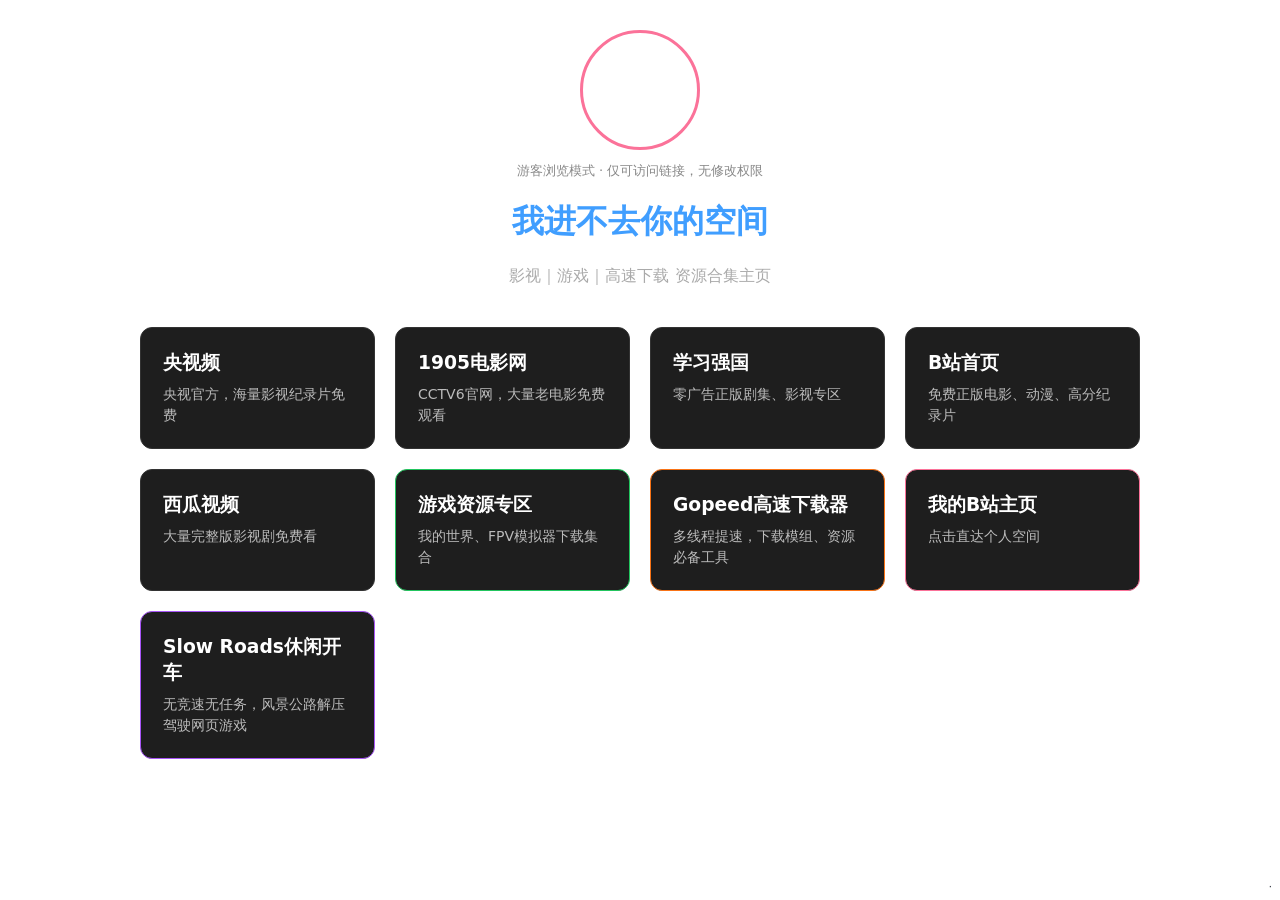
==== index.html @ 1a5c1d13 "114514 114514" ====
<!DOCTYPE html>
<html lang="zh-CN">
<head>
    <meta charset="UTF-8">
    <meta name="viewport" content="width=device-width, initial-scale=1.0">
    <title>我进不去你的空间</title>
    <style>
        * {
            margin: 0;
            padding: 0;
            box-sizing: border-box;
            font-family: system-ui;
        }
        body {
            color: #fff;
            padding: 30px 15px;
            transition: background 0.6s ease;
        }
        header {
            text-align: center;
            margin-bottom: 40px;
            display: flex;
            flex-direction: column;
            align-items: center;
            gap:12px;
        }
        .avatar{
            width: 120px;
            height: 120px;
            border-radius: 50%;
            border: 3px solid #fb7299;
            object-fit: cover;
        }
        h1 {
            color: #409eff;
            margin-bottom: 10px;
        }
        .desc {
            color: #aaa;
        }
        .visitor-tag{
            font-size:13px;
            color:#888;
            margin-bottom:8px;
        }
        .container {
            max-width: 1000px;
            margin: 0 auto;
            display: grid;
            grid-template-columns: repeat(auto-fill, minmax(220px, 1fr));
            gap: 20px;
        }
        .card {
            background: #1e1e1e;
            padding: 22px;
            border-radius: 12px;
            transition: 0.25s;
            cursor: pointer;
            border: 1px solid #333;
        }
        .card:hover {
            border-color: #409eff;
            transform: translateY(-4px);
        }
        .card h3 {
            margin-bottom: 8px;
            color: #fff;
        }
        .card p {
            font-size:14px;
            color:#bbbbbb;
            line-height:1.5;
        }
        footer {
            text-align: center;
            margin-top: 50px;
            color: #666;
            font-size: 13px;
        }
        .game-card{border-color:#22c55e;}
        .game-card:hover{border-color:#22c55e;}
        .download-card{border-color:#f97316;}
        .download-card:hover{border-color:#f97316;}
        .bilibili-card{border-color:#fb7299;}
        .bilibili-card:hover{border-color:#fb7299;}
        .slow-card{border-color:#a855f7;}
        .slow-card:hover{border-color:#a855f7;}

        .admin-entrance{
            position: fixed;
            right: 8px;
            bottom: 8px;
            background: transparent;
            border: none;
            color: #222632;
            font-size: 10px;
            cursor: pointer;
        }
    </style>
</head>
<body>
    <header>
        <img class="avatar" src="此处粘贴你的B站头像链接" alt="头像">
        <div class="visitor-tag">游客浏览模式 · 仅可访问链接，无修改权限</div>
        <h1 id="siteTitle">我进不去你的空间</h1>
        <p class="desc" id="siteDesc">影视｜游戏｜高速下载 资源合集主页</p>
    </header>

    <div class="container" id="cardBox">
        <div class="card" onclick="openUrl('https://www.yangshipin.cn/')">
            <h3>央视频</h3>
            <p>央视官方，海量影视纪录片免费</p>
        </div>
        <div class="card" onclick="openUrl('https://www.1905.com/')">
            <h3>1905电影网</h3>
            <p>CCTV6官网，大量老电影免费观看</p>
        </div>
        <div class="card" onclick="openUrl('https://www.xuexi.cn/')">
            <h3>学习强国</h3>
            <p>零广告正版剧集、影视专区</p>
        </div>
        <div class="card" onclick="openUrl('https://www.bilibili.com/')">
            <h3>B站首页</h3>
            <p>免费正版电影、动漫、高分纪录片</p>
        </div>
        <div class="card" onclick="openUrl('https://www.ixigua.com/')">
            <h3>西瓜视频</h3>
            <p>大量完整版影视剧免费看</p>
        </div>
        <div class="card game-card" onclick="openUrl('#game')">
            <h3>游戏资源专区</h3>
            <p>我的世界、FPV模拟器下载集合</p>
        </div>
        <div class="card download-card" onclick="openUrl('https://gopeed.com/zh-CN/download')">
            <h3>Gopeed高速下载器</h3>
            <p>多线程提速，下载模组、资源必备工具</p>
        </div>
        <div class="card bilibili-card" id="biliCard" onclick="openUrl('')">
            <h3>我的B站主页</h3>
            <p>点击直达个人空间</p>
        </div>
        <div class="card slow-card" onclick="openUrl('https://slowroads.io')">
            <h3>Slow Roads休闲开车</h3>
            <p>无竞速无任务，风景公路解压驾驶网页游戏</p>
        </div>
    </div>

    <button class="admin-entrance" id="clickBtn">·</button>
    <footer></footer>

<script>
let clickCount = 0;
const targetNum = 10;
const btn = document.getElementById("clickBtn");
btn.addEventListener("click",()=>{
    clickCount++;
    if(clickCount >= targetNum){
        window.location.href = "admin.html";
        clickCount = 0;
    }
});

const bgList = [
    "linear-gradient(135deg, #0f172a, #1e293b)",
    "linear-gradient(135deg, #1a103d, #312e81)",
    "linear-gradient(135deg, #142127, #0f3443)",
    "linear-gradient(135deg, #27101b, #450a2a)",
    "linear-gradient(135deg, #1c1917, #292524)",
    "linear-gradient(135deg, #0c1222, #203562)"
];
document.body.style.background = bgList[Math.floor(Math.random() * bgList.length)];

let set = JSON.parse(localStorage.getItem("webSet")) || {};
if(set.title) document.getElementById("siteTitle").innerText = set.title;
if(set.desc) document.getElementById("siteDesc").innerText = set.desc;
if(set.bili) document.getElementById("biliCard").setAttribute("onclick",`openUrl('${set.bili}')`);

if(Array.isArray(set.cards)){
    const wrap = document.getElementById("cardBox");
    set.cards.forEach(item=>{
        let div = document.createElement("div");
        div.className = "card";
        div.onclick = ()=>openUrl(item.link);
        div.innerHTML = `<h3>${item.name}</h3><p>自定义网页跳转</p>`;
        wrap.appendChild(div);
    })
}

if(url === "#game"){
    window.open("game.html","_blank");
    return;
}

    if(url && url !== "") window.open(url,"_blank");
}
</script>
</body>
</html>
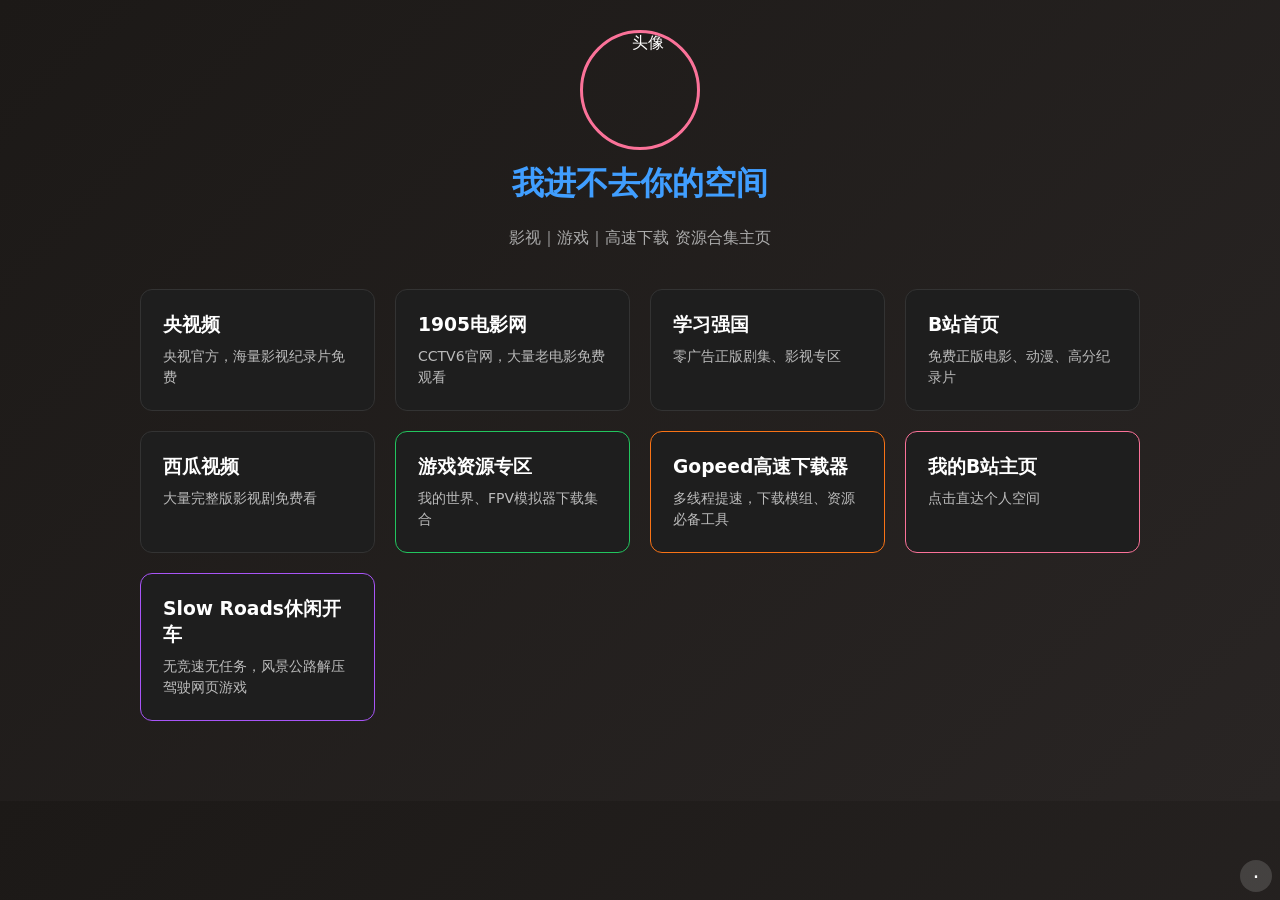
==== commit 7c850f52: "114514 awa" ====
--- a/index.html
+++ b/index.html
@@ -38,11 +38,6 @@
         .desc {
             color: #aaa;
         }
-        .visitor-tag{
-            font-size:13px;
-            color:#888;
-            margin-bottom:8px;
-        }
         .container {
             max-width: 1000px;
             margin: 0 auto;
@@ -86,22 +81,30 @@
         .slow-card{border-color:#a855f7;}
         .slow-card:hover{border-color:#a855f7;}
 
+        /* 修复按钮层级+强制可点击 */
         .admin-entrance{
             position: fixed;
             right: 8px;
             bottom: 8px;
-            background: transparent;
+            background: rgba(255,255,255,0.15);
             border: none;
-            color: #222632;
-            font-size: 10px;
+            color: #ffffff;
+            font-size: 22px;
+            width:32px;
+            height:32px;
+            border-radius:50%;
             cursor: pointer;
+            z-index:9999;
+            pointer-events: auto !important;
+        }
+        .admin-entrance:active{
+            background:#409eff;
         }
     </style>
 </head>
 <body>
     <header>
         <img class="avatar" src="此处粘贴你的B站头像链接" alt="头像">
-        <div class="visitor-tag">游客浏览模式 · 仅可访问链接，无修改权限</div>
         <h1 id="siteTitle">我进不去你的空间</h1>
         <p class="desc" id="siteDesc">影视｜游戏｜高速下载 资源合集主页</p>
     </header>
@@ -127,7 +130,7 @@
             <h3>西瓜视频</h3>
             <p>大量完整版影视剧免费看</p>
         </div>
-        <div class="card game-card" onclick="openUrl('#game')">
+        <div class="card game-card" onclick="openUrl('game.html')">
             <h3>游戏资源专区</h3>
             <p>我的世界、FPV模拟器下载集合</p>
         </div>
@@ -149,16 +152,21 @@
     <footer></footer>
 
 <script>
+// 等待页面全部加载完毕再绑定点击
+document.addEventListener('DOMContentLoaded',function(){
 let clickCount = 0;
 const targetNum = 10;
 const btn = document.getElementById("clickBtn");
 btn.addEventListener("click",()=>{
     clickCount++;
+    // 点击计数弹窗提示
+    alert(`已点击${clickCount}/10次，满10次跳转后台`);
     if(clickCount >= targetNum){
         window.location.href = "admin.html";
         clickCount = 0;
     }
 });
+})
 
 const bgList = [
     "linear-gradient(135deg, #0f172a, #1e293b)",
@@ -186,13 +194,9 @@
     })
 }
 
-if(url === "#game"){
-    window.open("game.html","_blank");
-    return;
-}
-
+function openUrl(url){
     if(url && url !== "") window.open(url,"_blank");
 }
 </script>
 </body>
-</html>+</html>
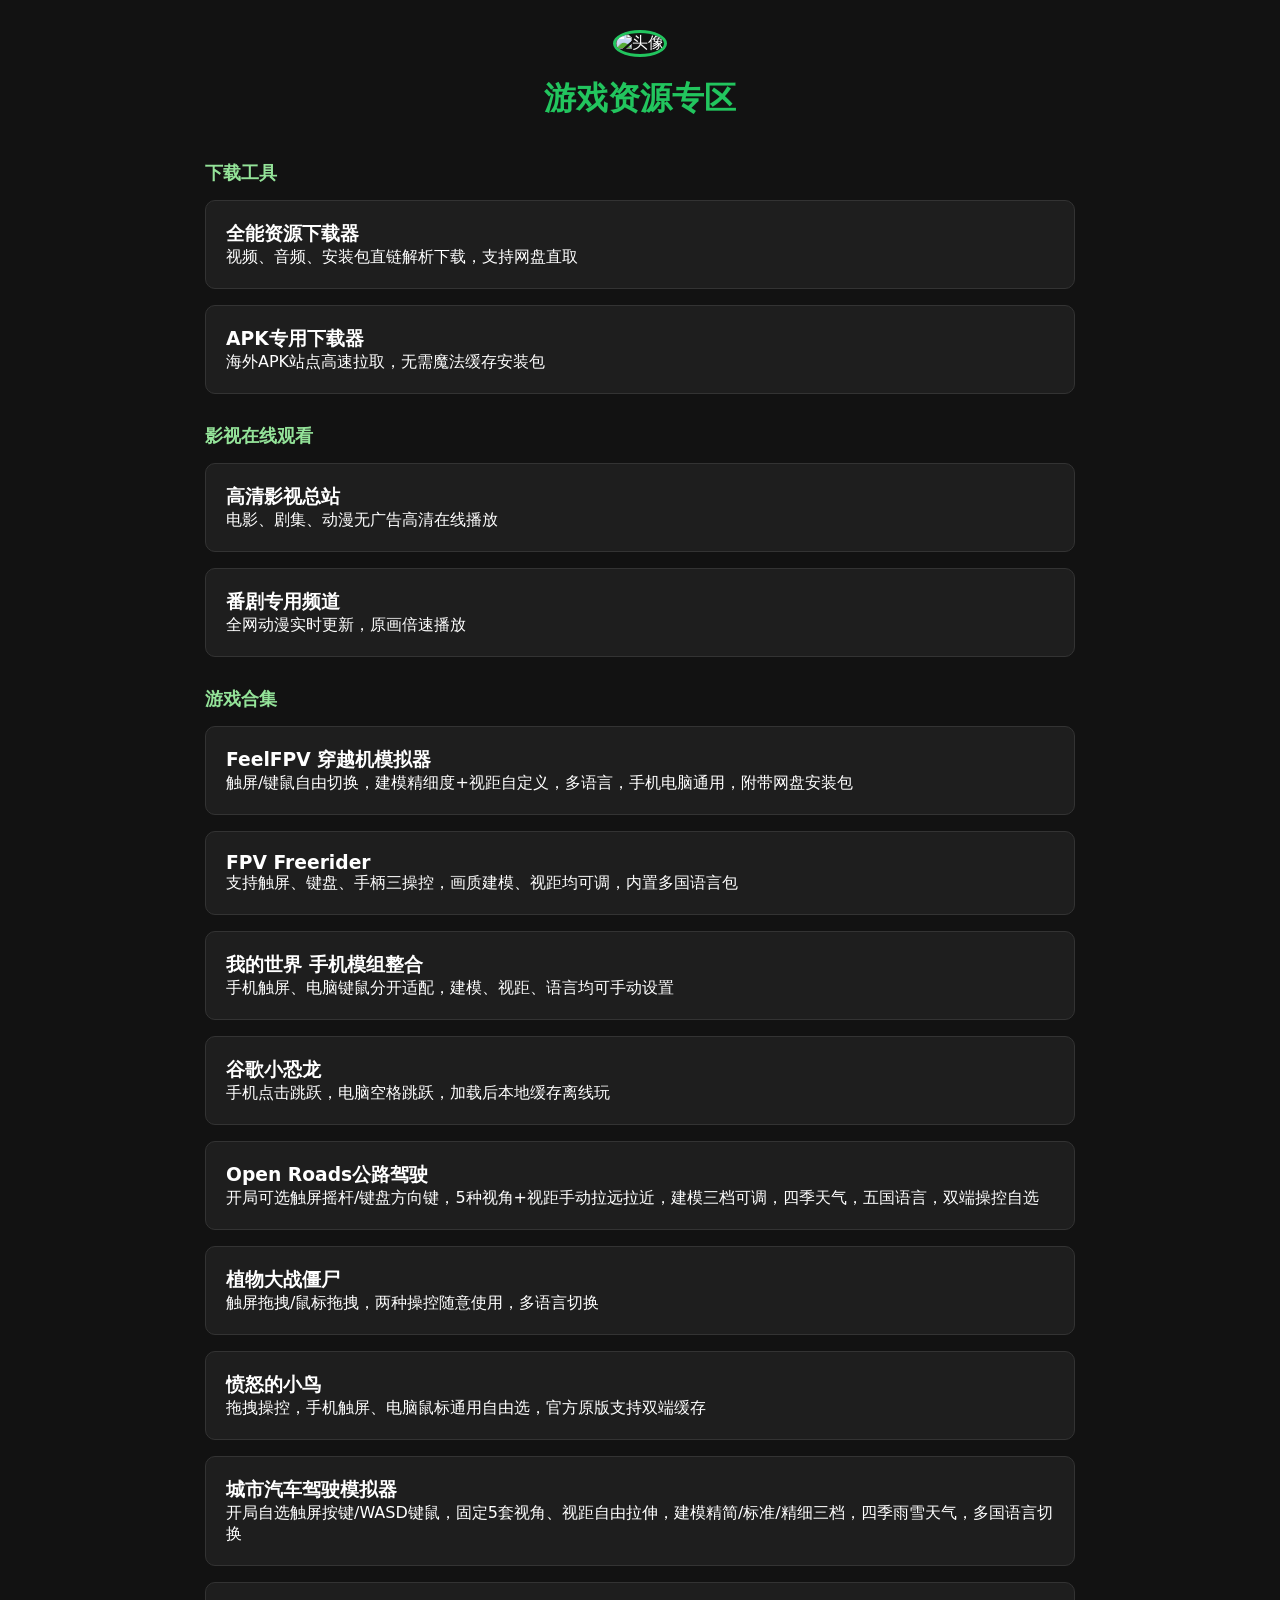
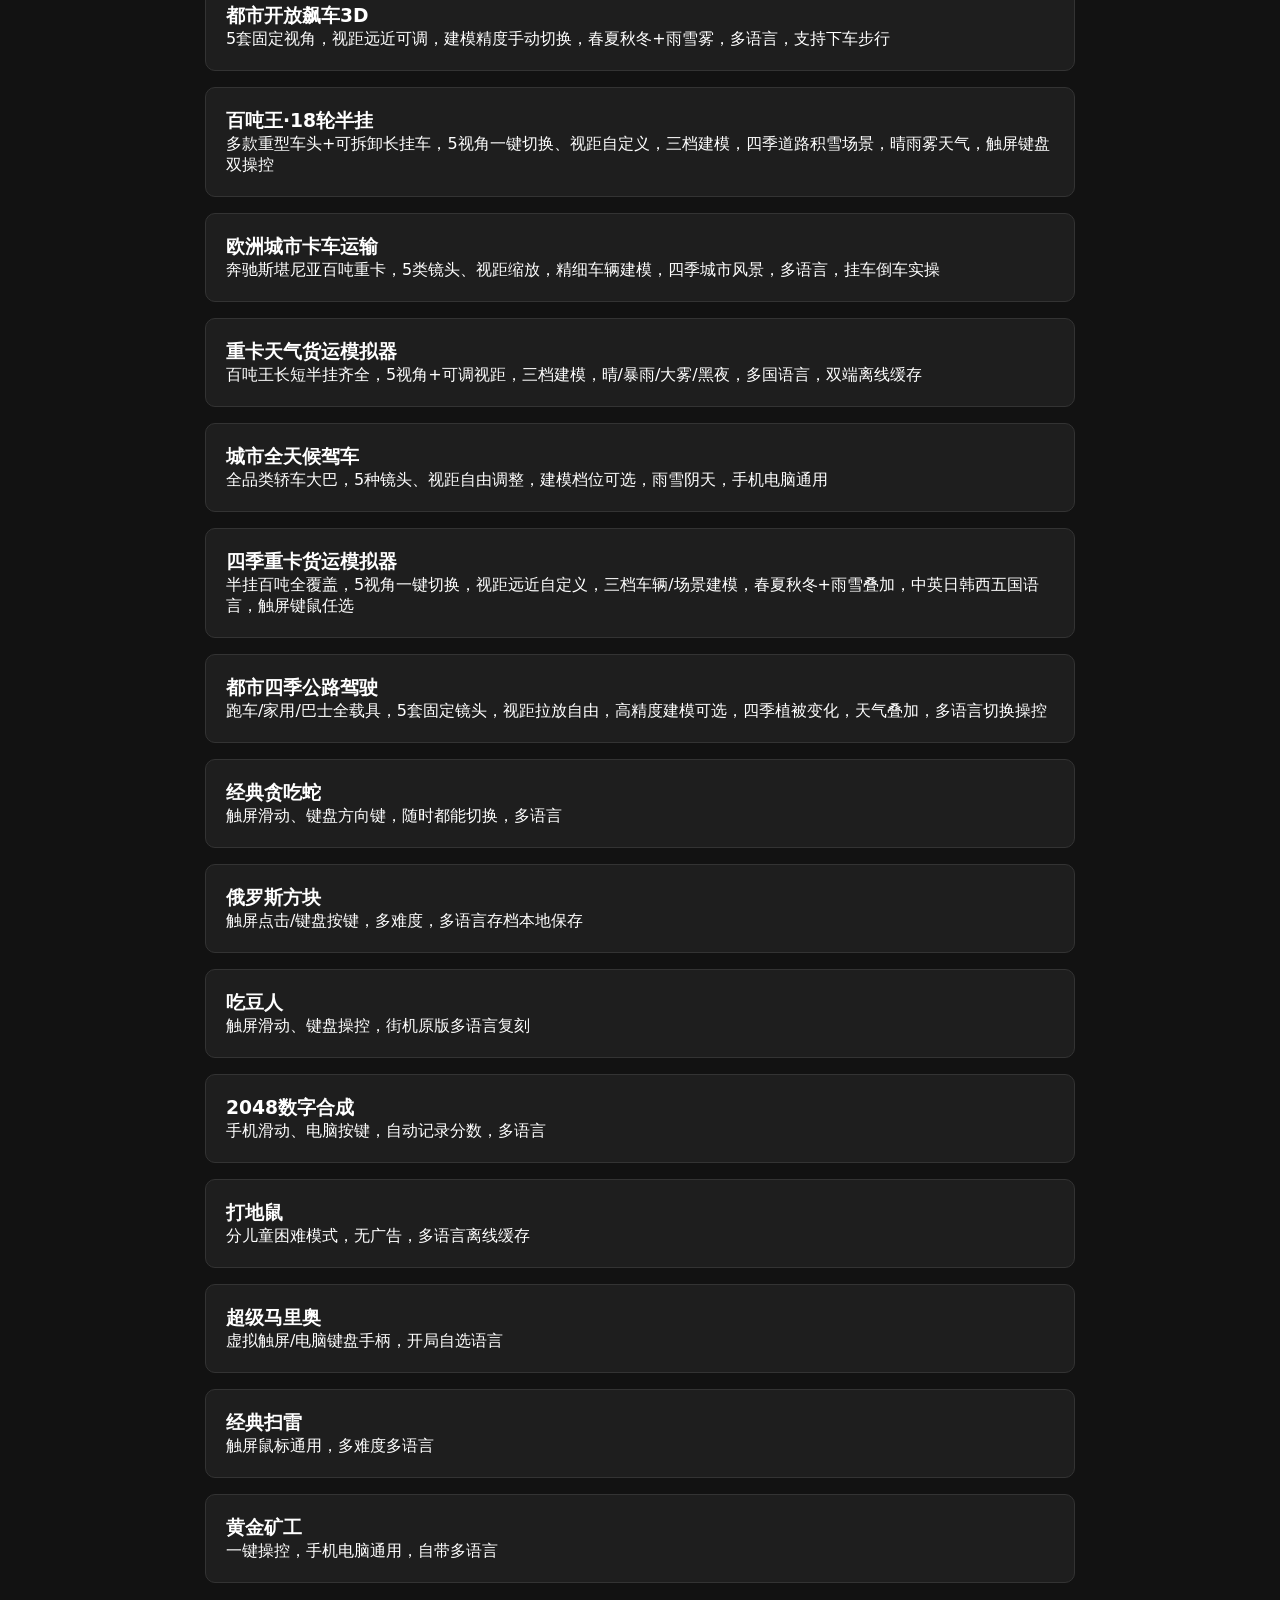
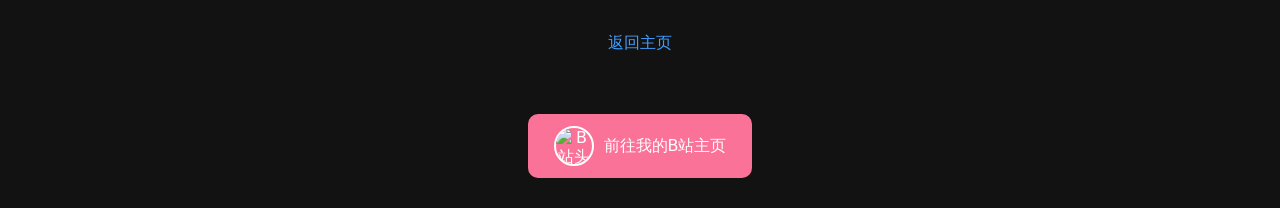
==== commit a6f601dc: "114514 awa" ====
--- a/index.html
+++ b/index.html
@@ -1,201 +1,233 @@
 <!DOCTYPE html>
 <html lang="zh-CN">
 <head>
-    <meta charset="UTF-8">
-    <meta name="viewport" content="width=device-width, initial-scale=1.0">
-    <title>我进不去你的空间</title>
-    <style>
-        * {
-            margin: 0;
-            padding: 0;
-            box-sizing: border-box;
-            font-family: system-ui;
-        }
-        body {
-            color: #fff;
-            padding: 30px 15px;
-            transition: background 0.6s ease;
-        }
-        header {
-            text-align: center;
-            margin-bottom: 40px;
-            display: flex;
-            flex-direction: column;
-            align-items: center;
-            gap:12px;
-        }
-        .avatar{
-            width: 120px;
-            height: 120px;
-            border-radius: 50%;
-            border: 3px solid #fb7299;
-            object-fit: cover;
-        }
-        h1 {
-            color: #409eff;
-            margin-bottom: 10px;
-        }
-        .desc {
-            color: #aaa;
-        }
-        .container {
-            max-width: 1000px;
-            margin: 0 auto;
-            display: grid;
-            grid-template-columns: repeat(auto-fill, minmax(220px, 1fr));
-            gap: 20px;
-        }
-        .card {
-            background: #1e1e1e;
-            padding: 22px;
-            border-radius: 12px;
-            transition: 0.25s;
-            cursor: pointer;
-            border: 1px solid #333;
-        }
-        .card:hover {
-            border-color: #409eff;
-            transform: translateY(-4px);
-        }
-        .card h3 {
-            margin-bottom: 8px;
-            color: #fff;
-        }
-        .card p {
-            font-size:14px;
-            color:#bbbbbb;
-            line-height:1.5;
-        }
-        footer {
-            text-align: center;
-            margin-top: 50px;
-            color: #666;
-            font-size: 13px;
-        }
-        .game-card{border-color:#22c55e;}
-        .game-card:hover{border-color:#22c55e;}
-        .download-card{border-color:#f97316;}
-        .download-card:hover{border-color:#f97316;}
-        .bilibili-card{border-color:#fb7299;}
-        .bilibili-card:hover{border-color:#fb7299;}
-        .slow-card{border-color:#a855f7;}
-        .slow-card:hover{border-color:#a855f7;}
-
-        /* 修复按钮层级+强制可点击 */
-        .admin-entrance{
-            position: fixed;
-            right: 8px;
-            bottom: 8px;
-            background: rgba(255,255,255,0.15);
-            border: none;
-            color: #ffffff;
-            font-size: 22px;
-            width:32px;
-            height:32px;
-            border-radius:50%;
-            cursor: pointer;
-            z-index:9999;
-            pointer-events: auto !important;
-        }
-        .admin-entrance:active{
-            background:#409eff;
-        }
-    </style>
+<meta charset="UTF-8">
+<meta name="viewport" content="width=device-width, initial-scale=1.0">
+<title>游戏资源专区</title>
+<style>
+*{
+    margin: 0;
+    padding: 0;
+    box-sizing: border-box;
+    color: #fff;
+    font-family: system-ui;
+}
+body{
+    background: #121212;
+}
+.container{
+    max-width: 900px;
+    margin: 0 auto;
+    padding: 30px 15px;
+}
+.top-avatar-box{
+    text-align: center;
+    margin-bottom: 20px;
+}
+.top-avatar{
+    width: 120px;
+    height: 120px;
+    border-radius: 50%;
+    object-fit: cover;
+    border: 3px #22c55e solid;
+}
+h1{
+    text-align: center;
+    color: #22c55e;
+    margin-bottom: 40px;
+}
+.sub-title{
+    margin: 30px 0 15px;
+    color:#94e399;
+    font-size:18px;
+}
+.item{
+    background: #1e1e1e;
+    padding: 20px;
+    border-radius: 10px;
+    margin-bottom: 16px;
+    border: 1px solid #333;
+    cursor: pointer;
+    transition: 0.2s ease;
+}
+.item:hover{
+    border-color: #22c55e;
+}
+.back{
+    display: block;
+    text-align: center;
+    margin-top: 50px;
+    color: #409eff;
+    text-decoration: none;
+}
+.bili-box{
+    margin-top: 60px;
+    text-align: center;
+}
+.bili-link{
+    display: inline-flex;
+    align-items: center;
+    gap: 10px;
+    padding: 12px 26px;
+    background: #fb7299;
+    border-radius: 10px;
+    text-decoration: none;
+    font-size: 16px;
+}
+.bili-avatar{
+    width: 40px;
+    height: 40px;
+    border-radius: 50%;
+    object-fit: cover;
+    border: 2px #fff solid;
+}
+</style>
 </head>
 <body>
-    <header>
-        <img class="avatar" src="此处粘贴你的B站头像链接" alt="头像">
-        <h1 id="siteTitle">我进不去你的空间</h1>
-        <p class="desc" id="siteDesc">影视｜游戏｜高速下载 资源合集主页</p>
-    </header>
-
-    <div class="container" id="cardBox">
-        <div class="card" onclick="openUrl('https://www.yangshipin.cn/')">
-            <h3>央视频</h3>
-            <p>央视官方，海量影视纪录片免费</p>
-        </div>
-        <div class="card" onclick="openUrl('https://www.1905.com/')">
-            <h3>1905电影网</h3>
-            <p>CCTV6官网，大量老电影免费观看</p>
-        </div>
-        <div class="card" onclick="openUrl('https://www.xuexi.cn/')">
-            <h3>学习强国</h3>
-            <p>零广告正版剧集、影视专区</p>
-        </div>
-        <div class="card" onclick="openUrl('https://www.bilibili.com/')">
-            <h3>B站首页</h3>
-            <p>免费正版电影、动漫、高分纪录片</p>
-        </div>
-        <div class="card" onclick="openUrl('https://www.ixigua.com/')">
-            <h3>西瓜视频</h3>
-            <p>大量完整版影视剧免费看</p>
-        </div>
-        <div class="card game-card" onclick="openUrl('game.html')">
-            <h3>游戏资源专区</h3>
-            <p>我的世界、FPV模拟器下载集合</p>
-        </div>
-        <div class="card download-card" onclick="openUrl('https://gopeed.com/zh-CN/download')">
-            <h3>Gopeed高速下载器</h3>
-            <p>多线程提速，下载模组、资源必备工具</p>
-        </div>
-        <div class="card bilibili-card" id="biliCard" onclick="openUrl('')">
-            <h3>我的B站主页</h3>
-            <p>点击直达个人空间</p>
-        </div>
-        <div class="card slow-card" onclick="openUrl('https://slowroads.io')">
-            <h3>Slow Roads休闲开车</h3>
-            <p>无竞速无任务，风景公路解压驾驶网页游戏</p>
-        </div>
-    </div>
-
-    <button class="admin-entrance" id="clickBtn">·</button>
-    <footer></footer>
+<div class="container">
+    <div class="top-avatar-box">
+        <img class="top-avatar" src="https://i1.hdslb.com/bfs/face/dfad9b020d793b4e0453a563dc292d140fce3e9e.jpg" alt="头像">
+    </div>
+
+    <h1>游戏资源专区</h1>
+
+    <h2 class="sub-title">下载工具</h2>
+    <div class="item" onclick="openGame('')">
+        <h3>全能资源下载器</h3>
+        <p>视频、音频、安装包直链解析下载，支持网盘直取</p>
+    </div>
+    <div class="item" onclick="openGame('')">
+        <h3>APK专用下载器</h3>
+        <p>海外APK站点高速拉取，无需魔法缓存安装包</p>
+    </div>
+
+    <h2 class="sub-title">影视在线观看</h2>
+    <div class="item" onclick="openGame('')">
+        <h3>高清影视总站</h3>
+        <p>电影、剧集、动漫无广告高清在线播放</p>
+    </div>
+    <div class="item" onclick="openGame('')">
+        <h3>番剧专用频道</h3>
+        <p>全网动漫实时更新，原画倍速播放</p>
+    </div>
+
+    <h2 class="sub-title">游戏合集</h2>
+    <div class="item" onclick="openGame('https://captain-droid.com/zh/games/simulator/feelfpv-drone-fpv-simulator/')">
+        <h3>FeelFPV 穿越机模拟器</h3>
+        <p>触屏/键鼠自由切换，建模精细度+视距自定义，多语言，手机电脑通用，附带网盘安装包</p>
+    </div>
+    <div class="item" onclick="openGame('')">
+        <h3>FPV Freerider</h3>
+        <p>支持触屏、键盘、手柄三操控，画质建模、视距均可调，内置多国语言包</p>
+    </div>
+    <div class="item" onclick="openGame('')">
+        <h3>我的世界 手机模组整合</h3>
+        <p>手机触屏、电脑键鼠分开适配，建模、视距、语言均可手动设置</p>
+    </div>
+
+    <div class="item" onclick="openGame('https://dinogame.gg')">
+        <h3>谷歌小恐龙</h3>
+        <p>手机点击跳跃，电脑空格跳跃，加载后本地缓存离线玩</p>
+    </div>
+    <div class="item" onclick="openGame('https://sharaj.pages.dev/')">
+        <h3>Open Roads公路驾驶</h3>
+        <p>开局可选触屏摇杆/键盘方向键，5种视角+视距手动拉远拉近，建模三档可调，四季天气，五国语言，双端操控自选</p>
+    </div>
+    <div class="item" onclick="openGame('https://plantsvszombiesjs.github.io')">
+        <h3>植物大战僵尸</h3>
+        <p>触屏拖拽/鼠标拖拽，两种操控随意使用，多语言切换</p>
+    </div>
+    <div class="item" onclick="openGame('https://chrome.angrybirds.com')">
+        <h3>愤怒的小鸟</h3>
+        <p>拖拽操控，手机触屏、电脑鼠标通用自由选，官方原版支持双端缓存</p>
+    </div>
+
+    <div class="item" onclick="openGame('https://crazygames-poki.com/zh-cn/racing/city-car-driving-simulator')">
+        <h3>城市汽车驾驶模拟器</h3>
+        <p>开局自选触屏按键/WASD键鼠，固定5套视角、视距自由拉伸，建模精简/标准/精细三档，四季雨雪天气，多国语言切换</p>
+    </div>
+    <div class="item" onclick="openGame('https://freetoolonline.com/games/city-drive-3d.html')">
+        <h3>都市开放飙车3D</h3>
+        <p>5套固定视角，视距远近可调，建模精度手动切换，春夏秋冬+雨雪雾，多语言，支持下车步行</p>
+    </div>
+
+    <div class="item" onclick="openGame('https://drive-mad.co/18-wheeler-cargo-simulator/')">
+        <h3>百吨王·18轮半挂</h3>
+        <p>多款重型车头+可拆卸长挂车，5视角一键切换、视距自定义，三档建模，四季道路积雪场景，晴雨雾天气，触屏键盘双操控</p>
+    </div>
+    <div class="item" onclick="openGame('https://puzzio.io/game/truck-simulator-european-roads')">
+        <h3>欧洲城市卡车运输</h3>
+        <p>奔驰斯堪尼亚百吨重卡，5类镜头、视距缩放，精细车辆建模，四季城市风景，多语言，挂车倒车实操</p>
+    </div>
+
+    <div class="item" onclick="openGame('https://trucksimulatorweather.com')">
+        <h3>重卡天气货运模拟器</h3>
+        <p>百吨王长短半挂齐全，5视角+可调视距，三档建模，晴/暴雨/大雾/黑夜，多国语言，双端离线缓存</p>
+    </div>
+    <div class="item" onclick="openGame('https://citydriveweather.fun')">
+        <h3>城市全天候驾车</h3>
+        <p>全品类轿车大巴，5种镜头、视距自由调整，建模档位可选，雨雪阴天，手机电脑通用</p>
+    </div>
+
+    <div class="item" onclick="openGame('https://truck-season-sim.xyz')">
+        <h3>四季重卡货运模拟器</h3>
+        <p>半挂百吨全覆盖，5视角一键切换，视距远近自定义，三档车辆/场景建模，春夏秋冬+雨雪叠加，中英日韩西五国语言，触屏键鼠任选</p>
+    </div>
+    <div class="item" onclick="openGame('https://city-season-drive.online')">
+        <h3>都市四季公路驾驶</h3>
+        <p>跑车/家用/巴士全载具，5套固定镜头，视距拉放自由，高精度建模可选，四季植被变化，天气叠加，多语言切换操控</p>
+    </div>
+
+    <div class="item" onclick="openGame('https://rabiroshan.github.io/snake_game/')">
+        <h3>经典贪吃蛇</h3>
+        <p>触屏滑动、键盘方向键，随时都能切换，多语言</p>
+    </div>
+    <div class="item" onclick="openGame('https://tetris.com/play-tetris')">
+        <h3>俄罗斯方块</h3>
+        <p>触屏点击/键盘按键，多难度，多语言存档本地保存</p>
+    </div>
+    <div class="item" onclick="openGame('https://passer-by.com/pacman/')">
+        <h3>吃豆人</h3>
+        <p>触屏滑动、键盘操控，街机原版多语言复刻</p>
+    </div>
+    <div class="item" onclick="openGame('https://play2048.co/')">
+        <h3>2048数字合成</h3>
+        <p>手机滑动、电脑按键，自动记录分数，多语言</p>
+    </div>
+    <div class="item" onclick="openGame('https://bodhiprotocol.github.io/whack-a-mole/')">
+        <h3>打地鼠</h3>
+        <p>分儿童困难模式，无广告，多语言离线缓存</p>
+    </div>
+    <div class="item" onclick="openGame('http://martindrapeau.github.io/backbone-game-engine/super-mario-bros/index.html')">
+        <h3>超级马里奥</h3>
+        <p>虚拟触屏/电脑键盘手柄，开局自选语言</p>
+    </div>
+    <div class="item" onclick="openGame('https://minesweeper.online/zh/')">
+        <h3>经典扫雷</h3>
+        <p>触屏鼠标通用，多难度多语言</p>
+    </div>
+    <div class="item" onclick="openGame('https://goldminerjs.github.io')">
+        <h3>黄金矿工</h3>
+        <p>一键操控，手机电脑通用，自带多语言</p>
+    </div>
+
+    <a class="back" href="javascript:location.reload()">返回主页</a>
+
+    <div class="bili-box">
+        <a class="bili-link" target="_blank" href="https://space.bilibili.com/3546737830529382?spm_id_from=333.337.0.0">
+            <img class="bili-avatar" src="https://i1.hdslb.com/bfs/face/dfad9b020d793b4e0453a563dc292d140fce3e9e.jpg" alt="B站头像">
+            前往我的B站主页
+        </a>
+    </div>
+</div>
 
 <script>
-// 等待页面全部加载完毕再绑定点击
-document.addEventListener('DOMContentLoaded',function(){
-let clickCount = 0;
-const targetNum = 10;
-const btn = document.getElementById("clickBtn");
-btn.addEventListener("click",()=>{
-    clickCount++;
-    // 点击计数弹窗提示
-    alert(`已点击${clickCount}/10次，满10次跳转后台`);
-    if(clickCount >= targetNum){
-        window.location.href = "admin.html";
-        clickCount = 0;
+function openGame(link) {
+    if (!link) {
+        alert("该游戏地址暂未录入，敬请等待更新");
+        return;
     }
-});
-})
-
-const bgList = [
-    "linear-gradient(135deg, #0f172a, #1e293b)",
-    "linear-gradient(135deg, #1a103d, #312e81)",
-    "linear-gradient(135deg, #142127, #0f3443)",
-    "linear-gradient(135deg, #27101b, #450a2a)",
-    "linear-gradient(135deg, #1c1917, #292524)",
-    "linear-gradient(135deg, #0c1222, #203562)"
-];
-document.body.style.background = bgList[Math.floor(Math.random() * bgList.length)];
-
-let set = JSON.parse(localStorage.getItem("webSet")) || {};
-if(set.title) document.getElementById("siteTitle").innerText = set.title;
-if(set.desc) document.getElementById("siteDesc").innerText = set.desc;
-if(set.bili) document.getElementById("biliCard").setAttribute("onclick",`openUrl('${set.bili}')`);
-
-if(Array.isArray(set.cards)){
-    const wrap = document.getElementById("cardBox");
-    set.cards.forEach(item=>{
-        let div = document.createElement("div");
-        div.className = "card";
-        div.onclick = ()=>openUrl(item.link);
-        div.innerHTML = `<h3>${item.name}</h3><p>自定义网页跳转</p>`;
-        wrap.appendChild(div);
-    })
-}
-
-function openUrl(url){
-    if(url && url !== "") window.open(url,"_blank");
+    window.open(link, "_blank");
 }
 </script>
 </body>
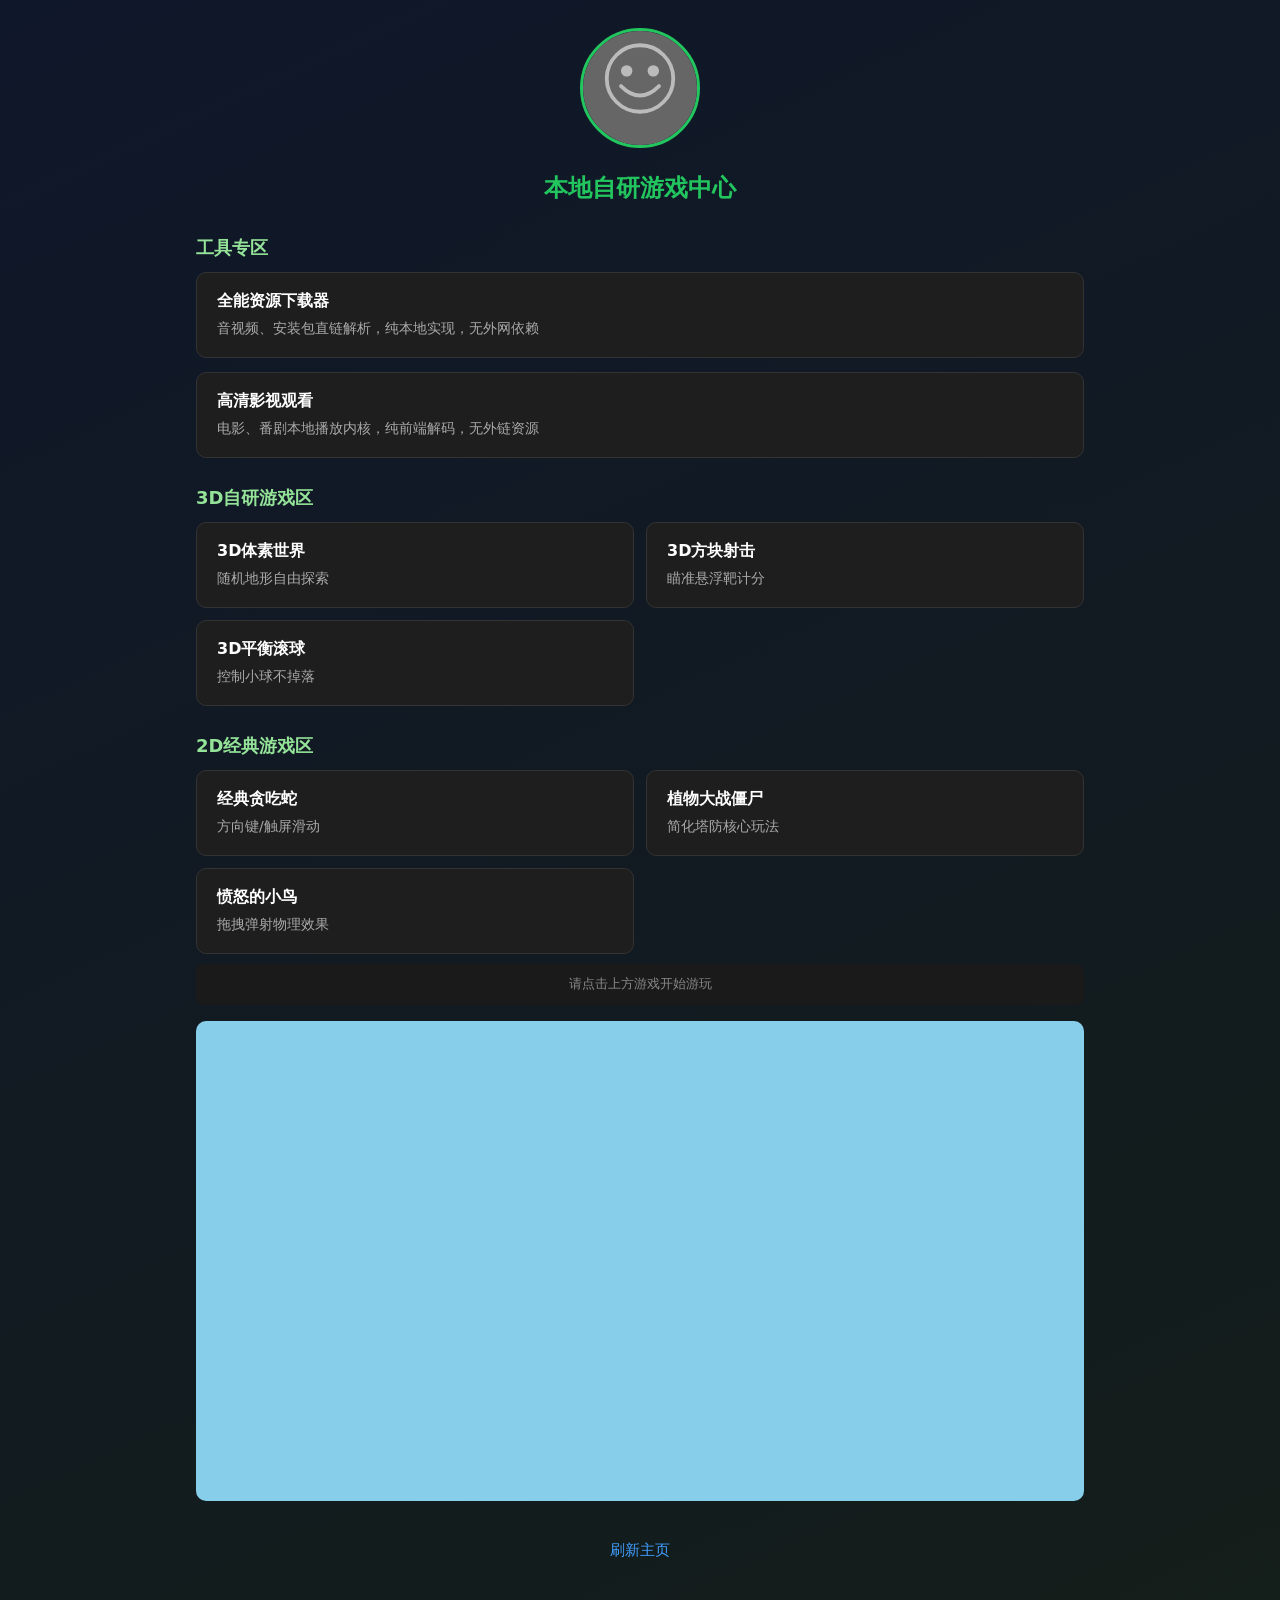
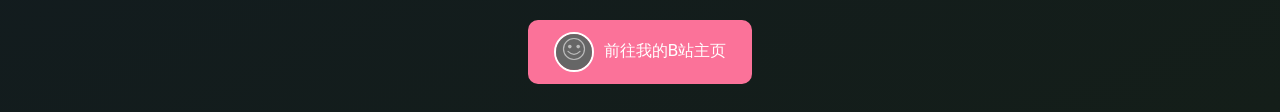
==== commit a0b194f9: "114514 mc的c不发音" ====
--- a/index.html
+++ b/index.html
@@ -2,67 +2,126 @@
 <html lang="zh-CN">
 <head>
 <meta charset="UTF-8">
-<meta name="viewport" content="width=device-width, initial-scale=1.0">
-<title>游戏资源专区</title>
+<meta name="viewport" content="width=device-width, initial-scale=1.0, maximum-scale=1.0, user-scalable=no">
+<title>自研游戏综合主页</title>
 <style>
 *{
     margin: 0;
     padding: 0;
     box-sizing: border-box;
     color: #fff;
-    font-family: system-ui;
+    font-family: system-ui, -apple-system, sans-serif;
 }
 body{
     background: #121212;
+    transition: background 8s ease-in-out;
+    overflow-x: hidden;
+    min-height: 100vh;
 }
 .container{
-    max-width: 900px;
+    max-width: 920px;
     margin: 0 auto;
-    padding: 30px 15px;
+    padding: 28px 16px;
+    position: relative;
+    z-index: 1;
+}
+h1{
+    text-align: center;
+    color: #22c55e;
+    margin-bottom: 32px;
+    font-size: 24px;
+}
+.sub-title{
+    margin: 28px 0 12px;
+    color: #94e399;
+    font-size: 18px;
+    font-weight: 600;
+}
+.item{
+    background: #1e1e1e;
+    padding: 18px 20px;
+    border-radius: 10px;
+    margin-bottom: 14px;
+    border: 1px solid #333;
+    cursor: pointer;
+    transition: 0.2s ease;
+}
+.item.active{
+    border-color: #22c55e;
+    background: #1b2e1f;
+}
+.item:active{
+    transform: scale(0.98);
+}
+.item h3{
+    margin-bottom: 6px;
+    font-size: 16px;
+}
+.item p{
+    color: #aaa;
+    font-size: 14px;
+    line-height: 1.5;
+}
+#gameCanvas{
+    width: 100%;
+    height: 480px;
+    background: #87CEEB;
+    border-radius: 10px;
+    display: block;
+    touch-action: none;
+    margin-top: 8px;
+}
+.tip-bar{
+    margin: 10px 0 16px;
+    color: #888;
+    font-size: 13px;
+    text-align: center;
+    line-height: 1.6;
+    background: #1a1a1a;
+    padding: 10px;
+    border-radius: 8px;
+}
+.game-grid{
+    display: grid;
+    grid-template-columns: 1fr 1fr;
+    gap: 12px;
+    margin-bottom: 10px;
+}
+.game-grid .item{
+    margin: 0;
+}
+.back-btn{
+    display: block;
+    text-align: center;
+    margin-top: 40px;
+    color: #409eff;
+    text-decoration: none;
+    font-size: 15px;
+}
+.score-panel{
+    position: absolute;
+    top: 20px;
+    left: 20px;
+    background: rgba(0,0,0,0.6);
+    padding: 8px 14px;
+    border-radius: 6px;
+    font-size: 14px;
+    display: none;
+    z-index: 10;
+}
+.canvas-wrap{
+    position: relative;
 }
 .top-avatar-box{
     text-align: center;
     margin-bottom: 20px;
 }
-.top-avatar{
+.avatar-img{
     width: 120px;
     height: 120px;
     border-radius: 50%;
+    border: 3px solid #22c55e;
     object-fit: cover;
-    border: 3px #22c55e solid;
-}
-h1{
-    text-align: center;
-    color: #22c55e;
-    margin-bottom: 40px;
-}
-.sub-title{
-    margin: 30px 0 15px;
-    color:#94e399;
-    font-size:18px;
-}
-.item{
-    background: #1e1e1e;
-    padding: 20px;
-    border-radius: 10px;
-    margin-bottom: 16px;
-    border: 1px solid #333;
-    cursor: pointer;
-    transition: 0.2s ease;
-}
-.item:hover{
-    border-color: #22c55e;
-}
-.back{
-    display: block;
-    text-align: center;
-    margin-top: 50px;
-    color: #409eff;
-    text-decoration: none;
-}
-.bili-box{
-    margin-top: 60px;
-    text-align: center;
 }
 .bili-link{
     display: inline-flex;
@@ -72,162 +131,1054 @@
     background: #fb7299;
     border-radius: 10px;
     text-decoration: none;
+    color: #fff;
     font-size: 16px;
 }
 .bili-avatar{
     width: 40px;
     height: 40px;
     border-radius: 50%;
-    object-fit: cover;
-    border: 2px #fff solid;
+    border: 2px solid #fff;
+}
+.bili-box{
+    margin-top: 60px;
+    text-align: center;
 }
 </style>
 </head>
 <body>
 <div class="container">
     <div class="top-avatar-box">
-        <img class="top-avatar" src="https://i1.hdslb.com/bfs/face/dfad9b020d793b4e0453a563dc292d140fce3e9e.jpg" alt="头像">
+        <!-- 内嵌SVG头像，无外部依赖，永久显示 -->
+        <svg class="avatar-img" viewBox="0 0 120 120" xmlns="http://www.w3.org/2000/svg">
+            <rect width="120" height="120" fill="#666666"/>
+            <circle cx="60" cy="50" r="35" fill="none" stroke="#bbbbbb" stroke-width="4"/>
+            <circle cx="46" cy="42" r="6" fill="#bbbbbb"/>
+            <circle cx="74" cy="42" r="6" fill="#bbbbbb"/>
+            <path d="M40 58 Q60 78 80 58" fill="none" stroke="#bbbbbb" stroke-width="4" stroke-linecap="round"/>
+        </svg>
     </div>
 
-    <h1>游戏资源专区</h1>
-
-    <h2 class="sub-title">下载工具</h2>
-    <div class="item" onclick="openGame('')">
+    <h1>本地自研游戏中心</h1>
+
+    <div class="sub-title">工具专区</div>
+    <div class="item" onclick="showTip('全能下载器', '本地解析模块开发中，不接入任何外部站点')">
         <h3>全能资源下载器</h3>
-        <p>视频、音频、安装包直链解析下载，支持网盘直取</p>
+        <p>音视频、安装包直链解析，纯本地实现，无外网依赖</p>
     </div>
-    <div class="item" onclick="openGame('')">
-        <h3>APK专用下载器</h3>
-        <p>海外APK站点高速拉取，无需魔法缓存安装包</p>
+    <div class="item" onclick="showTip('影视播放', '本地播放器框架搭建中，不跳转任何第三方网站')">
+        <h3>高清影视观看</h3>
+        <p>电影、番剧本地播放内核，纯前端解码，无外链资源</p>
     </div>
 
-    <h2 class="sub-title">影视在线观看</h2>
-    <div class="item" onclick="openGame('')">
-        <h3>高清影视总站</h3>
-        <p>电影、剧集、动漫无广告高清在线播放</p>
+    <div class="sub-title">3D自研游戏区</div>
+    <div class="game-grid">
+        <div class="item" onclick="switchGame('voxel')">
+            <h3>3D体素世界</h3>
+            <p>随机地形自由探索</p>
+        </div>
+        <div class="item" onclick="switchGame('shoot')">
+            <h3>3D方块射击</h3>
+            <p>瞄准悬浮靶计分</p>
+        </div>
+        <div class="item" onclick="switchGame('ball')">
+            <h3>3D平衡滚球</h3>
+            <p>控制小球不掉落</p>
+        </div>
     </div>
-    <div class="item" onclick="openGame('')">
-        <h3>番剧专用频道</h3>
-        <p>全网动漫实时更新，原画倍速播放</p>
+
+    <div class="sub-title">2D经典游戏区</div>
+    <div class="game-grid">
+        <div class="item" onclick="switchGame('snake')">
+            <h3>经典贪吃蛇</h3>
+            <p>方向键/触屏滑动</p>
+        </div>
+        <div class="item" onclick="switchGame('pvz')">
+            <h3>植物大战僵尸</h3>
+            <p>简化塔防核心玩法</p>
+        </div>
+        <div class="item" onclick="switchGame('bird')">
+            <h3>愤怒的小鸟</h3>
+            <p>拖拽弹射物理效果</p>
+        </div>
     </div>
 
-    <h2 class="sub-title">游戏合集</h2>
-    <div class="item" onclick="openGame('https://captain-droid.com/zh/games/simulator/feelfpv-drone-fpv-simulator/')">
-        <h3>FeelFPV 穿越机模拟器</h3>
-        <p>触屏/键鼠自由切换，建模精细度+视距自定义，多语言，手机电脑通用，附带网盘安装包</p>
+    <div class="tip-bar" id="tipBar">请点击上方游戏开始游玩</div>
+    <div class="canvas-wrap">
+        <div class="score-panel" id="scorePanel">分数：0</div>
+        <canvas id="gameCanvas"></canvas>
     </div>
-    <div class="item" onclick="openGame('')">
-        <h3>FPV Freerider</h3>
-        <p>支持触屏、键盘、手柄三操控，画质建模、视距均可调，内置多国语言包</p>
-    </div>
-    <div class="item" onclick="openGame('')">
-        <h3>我的世界 手机模组整合</h3>
-        <p>手机触屏、电脑键鼠分开适配，建模、视距、语言均可手动设置</p>
-    </div>
-
-    <div class="item" onclick="openGame('https://dinogame.gg')">
-        <h3>谷歌小恐龙</h3>
-        <p>手机点击跳跃，电脑空格跳跃，加载后本地缓存离线玩</p>
-    </div>
-    <div class="item" onclick="openGame('https://sharaj.pages.dev/')">
-        <h3>Open Roads公路驾驶</h3>
-        <p>开局可选触屏摇杆/键盘方向键，5种视角+视距手动拉远拉近，建模三档可调，四季天气，五国语言，双端操控自选</p>
-    </div>
-    <div class="item" onclick="openGame('https://plantsvszombiesjs.github.io')">
-        <h3>植物大战僵尸</h3>
-        <p>触屏拖拽/鼠标拖拽，两种操控随意使用，多语言切换</p>
-    </div>
-    <div class="item" onclick="openGame('https://chrome.angrybirds.com')">
-        <h3>愤怒的小鸟</h3>
-        <p>拖拽操控，手机触屏、电脑鼠标通用自由选，官方原版支持双端缓存</p>
-    </div>
-
-    <div class="item" onclick="openGame('https://crazygames-poki.com/zh-cn/racing/city-car-driving-simulator')">
-        <h3>城市汽车驾驶模拟器</h3>
-        <p>开局自选触屏按键/WASD键鼠，固定5套视角、视距自由拉伸，建模精简/标准/精细三档，四季雨雪天气，多国语言切换</p>
-    </div>
-    <div class="item" onclick="openGame('https://freetoolonline.com/games/city-drive-3d.html')">
-        <h3>都市开放飙车3D</h3>
-        <p>5套固定视角，视距远近可调，建模精度手动切换，春夏秋冬+雨雪雾，多语言，支持下车步行</p>
-    </div>
-
-    <div class="item" onclick="openGame('https://drive-mad.co/18-wheeler-cargo-simulator/')">
-        <h3>百吨王·18轮半挂</h3>
-        <p>多款重型车头+可拆卸长挂车，5视角一键切换、视距自定义，三档建模，四季道路积雪场景，晴雨雾天气，触屏键盘双操控</p>
-    </div>
-    <div class="item" onclick="openGame('https://puzzio.io/game/truck-simulator-european-roads')">
-        <h3>欧洲城市卡车运输</h3>
-        <p>奔驰斯堪尼亚百吨重卡，5类镜头、视距缩放，精细车辆建模，四季城市风景，多语言，挂车倒车实操</p>
-    </div>
-
-    <div class="item" onclick="openGame('https://trucksimulatorweather.com')">
-        <h3>重卡天气货运模拟器</h3>
-        <p>百吨王长短半挂齐全，5视角+可调视距，三档建模，晴/暴雨/大雾/黑夜，多国语言，双端离线缓存</p>
-    </div>
-    <div class="item" onclick="openGame('https://citydriveweather.fun')">
-        <h3>城市全天候驾车</h3>
-        <p>全品类轿车大巴，5种镜头、视距自由调整，建模档位可选，雨雪阴天，手机电脑通用</p>
-    </div>
-
-    <div class="item" onclick="openGame('https://truck-season-sim.xyz')">
-        <h3>四季重卡货运模拟器</h3>
-        <p>半挂百吨全覆盖，5视角一键切换，视距远近自定义，三档车辆/场景建模，春夏秋冬+雨雪叠加，中英日韩西五国语言，触屏键鼠任选</p>
-    </div>
-    <div class="item" onclick="openGame('https://city-season-drive.online')">
-        <h3>都市四季公路驾驶</h3>
-        <p>跑车/家用/巴士全载具，5套固定镜头，视距拉放自由，高精度建模可选，四季植被变化，天气叠加，多语言切换操控</p>
-    </div>
-
-    <div class="item" onclick="openGame('https://rabiroshan.github.io/snake_game/')">
-        <h3>经典贪吃蛇</h3>
-        <p>触屏滑动、键盘方向键，随时都能切换，多语言</p>
-    </div>
-    <div class="item" onclick="openGame('https://tetris.com/play-tetris')">
-        <h3>俄罗斯方块</h3>
-        <p>触屏点击/键盘按键，多难度，多语言存档本地保存</p>
-    </div>
-    <div class="item" onclick="openGame('https://passer-by.com/pacman/')">
-        <h3>吃豆人</h3>
-        <p>触屏滑动、键盘操控，街机原版多语言复刻</p>
-    </div>
-    <div class="item" onclick="openGame('https://play2048.co/')">
-        <h3>2048数字合成</h3>
-        <p>手机滑动、电脑按键，自动记录分数，多语言</p>
-    </div>
-    <div class="item" onclick="openGame('https://bodhiprotocol.github.io/whack-a-mole/')">
-        <h3>打地鼠</h3>
-        <p>分儿童困难模式，无广告，多语言离线缓存</p>
-    </div>
-    <div class="item" onclick="openGame('http://martindrapeau.github.io/backbone-game-engine/super-mario-bros/index.html')">
-        <h3>超级马里奥</h3>
-        <p>虚拟触屏/电脑键盘手柄，开局自选语言</p>
-    </div>
-    <div class="item" onclick="openGame('https://minesweeper.online/zh/')">
-        <h3>经典扫雷</h3>
-        <p>触屏鼠标通用，多难度多语言</p>
-    </div>
-    <div class="item" onclick="openGame('https://goldminerjs.github.io')">
-        <h3>黄金矿工</h3>
-        <p>一键操控，手机电脑通用，自带多语言</p>
-    </div>
-
-    <a class="back" href="javascript:location.reload()">返回主页</a>
+
+    <a class="back-btn" href="javascript:location.reload()">刷新主页</a>
 
     <div class="bili-box">
         <a class="bili-link" target="_blank" href="https://space.bilibili.com/3546737830529382?spm_id_from=333.337.0.0">
-            <img class="bili-avatar" src="https://i1.hdslb.com/bfs/face/dfad9b020d793b4e0453a563dc292d140fce3e9e.jpg" alt="B站头像">
+            <svg class="bili-avatar" viewBox="0 0 120 120" xmlns="http://www.w3.org/2000/svg">
+                <rect width="120" height="120" fill="#666666"/>
+                <circle cx="60" cy="50" r="35" fill="none" stroke="#bbbbbb" stroke-width="4"/>
+                <circle cx="46" cy="42" r="6" fill="#bbbbbb"/>
+                <circle cx="74" cy="42" r="6" fill="#bbbbbb"/>
+                <path d="M40 58 Q60 78 80 58" fill="none" stroke="#bbbbbb" stroke-width="4" stroke-linecap="round"/>
+            </svg>
             前往我的B站主页
         </a>
     </div>
 </div>
 
 <script>
-function openGame(link) {
-    if (!link) {
-        alert("该游戏地址暂未录入，敬请等待更新");
+// ========== 随机渐变背景 ==========
+const darkColors = [
+    'rgb(18, 18, 18)',
+    'rgb(15, 23, 42)',
+    'rgb(20, 30, 25)',
+    'rgb(30, 15, 40)',
+    'rgb(25, 20, 20)',
+    'rgb(10, 30, 35)',
+    'rgb(35, 20, 30)',
+];
+
+function randomBackground() {
+    const c1 = darkColors[Math.floor(Math.random() * darkColors.length)];
+    const c2 = darkColors[Math.floor(Math.random() * darkColors.length)];
+    if (c1 === c2) return randomBackground();
+    const angle = Math.floor(Math.random() * 360);
+    document.body.style.background = `linear-gradient(${angle}deg, ${c1}, ${c2})`;
+}
+randomBackground();
+setInterval(randomBackground, 10000);
+
+// ========== 通用工具 ==========
+const canvas = document.getElementById('gameCanvas');
+const ctx = canvas.getContext('2d');
+const tipBar = document.getElementById('tipBar');
+const scorePanel = document.getElementById('scorePanel');
+let animationId = null;
+let dpr = window.devicePixelRatio || 1;
+
+function showTip(title, text){
+    alert(`【${title}】\n${text}`);
+}
+
+function resizeCanvas(){
+    const rect = canvas.getBoundingClientRect();
+    canvas.width = rect.width * dpr;
+    canvas.height = rect.height * dpr;
+    ctx.setTransform(dpr, 0, 0, dpr, 0, 0);
+}
+window.addEventListener('resize', resizeCanvas);
+resizeCanvas();
+
+function switchGame(gameId){
+    if(animationId) cancelAnimationFrame(animationId);
+    ctx.clearRect(0, 0, canvas.width, canvas.height);
+    scorePanel.style.display = 'none';
+    
+    document.querySelectorAll('.item').forEach(el => el.classList.remove('active'));
+    event.currentTarget.classList.add('active');
+
+    switch(gameId){
+        case 'voxel': initVoxelGame(); break;
+        case 'shoot': initShootGame(); break;
+        case 'ball': initBallGame(); break;
+        case 'snake': initSnakeGame(); break;
+        case 'pvz': initPvzGame(); break;
+        case 'bird': initBirdGame(); break;
+    }
+}
+
+// ========== 自研3D数学库 ==========
+class Vec3 {
+    constructor(x=0, y=0, z=0){ this.x=x; this.y=y; this.z=z; }
+    add(v){ return new Vec3(this.x+v.x, this.y+v.y, this.z+v.z); }
+    sub(v){ return new Vec3(this.x-v.x, this.y-v.y, this.z-v.z); }
+    mul(s){ return new Vec3(this.x*s, this.y*s, this.z*s); }
+    dot(v){ return this.x*v.x + this.y*v.y + this.z*v.z; }
+    cross(v){
+        return new Vec3(
+            this.y*v.z - this.z*v.y,
+            this.z*v.x - this.x*v.z,
+            this.x*v.y - this.y*v.x
+        );
+    }
+    length(){ return Math.sqrt(this.x*this.x + this.y*this.y + this.z*this.z); }
+    normalize(){
+        const len = this.length();
+        return len === 0 ? new Vec3() : this.mul(1/len);
+    }
+}
+
+class Matrix4 {
+    constructor(){ this.m = new Float32Array(16); this.identity(); }
+    identity(){
+        this.m.fill(0);
+        this.m[0] = this.m[5] = this.m[10] = this.m[15] = 1;
+        return this;
+    }
+    multiply(b){
+        const a = this.m, bm = b.m, res = new Matrix4();
+        const r = res.m;
+        for(let i=0;i<4;i++){
+            for(let j=0;j<4;j++){
+                r[i*4+j] = a[i*4+0]*bm[0*4+j] + a[i*4+1]*bm[1*4+j] + a[i*4+2]*bm[2*4+j] + a[i*4+3]*bm[3*4+j];
+            }
+        }
+        return res;
+    }
+    perspective(fov, aspect, near, far){
+        const f = 1 / Math.tan(fov/2);
+        this.m.fill(0);
+        this.m[0] = f / aspect;
+        this.m[5] = f;
+        this.m[10] = (far+near)/(near-far);
+        this.m[11] = -1;
+        this.m[14] = (2*far*near)/(near-far);
+        return this;
+    }
+    lookAt(eye, target, up){
+        const z = eye.sub(target).normalize();
+        const x = up.cross(z).normalize();
+        const y = z.cross(x).normalize();
+        this.m.fill(0);
+        this.m[0] = x.x; this.m[1] = y.x; this.m[2] = z.x;
+        this.m[4] = x.y; this.m[5] = y.y; this.m[6] = z.y;
+        this.m[8] = x.z; this.m[9] = y.z; this.m[10] = z.z;
+        this.m[12] = -x.dot(eye);
+        this.m[13] = -y.dot(eye);
+        this.m[14] = -z.dot(eye);
+        this.m[15] = 1;
+        return this;
+    }
+    transformPoint(v){
+        const m = this.m;
+        const w = m[3]*v.x + m[7]*v.y + m[11]*v.z + m[15];
+        return new Vec3(
+            (m[0]*v.x + m[4]*v.y + m[8]*v.z + m[12]) / w,
+            (m[1]*v.x + m[5]*v.y + m[9]*v.z + m[13]) / w,
+            (m[2]*v.x + m[6]*v.y + m[10]*v.z + m[14]) / w
+        );
+    }
+}
+
+const lightDir = new Vec3(0.5, 1, 0.3).normalize();
+function hexToRgb(hex){
+    const r = parseInt(hex.slice(1,3), 16);
+    const g = parseInt(hex.slice(3,5), 16);
+    const b = parseInt(hex.slice(5,7), 16);
+    return { r, g, b };
+}
+
+function renderFaces(faces, camPos, w, h){
+    const proj = new Matrix4().perspective(Math.PI/3, w/h, 0.1, 200);
+    const view = new Matrix4().lookAt(camPos, new Vec3(0,2,0), new Vec3(0,1,0));
+    const vp = proj.multiply(view);
+
+    const drawList = [];
+    faces.forEach(face => {
+        const viewDir = face.center.sub(camPos).normalize();
+        if(face.normal.dot(viewDir) > 0) return;
+
+        const screenVerts = face.verts.map(v => {
+            const p = vp.transformPoint(v);
+            return {
+                x: (p.x + 1) * 0.5 * w,
+                y: (1 - p.y) * 0.5 * h,
+                z: p.z
+            };
+        });
+
+        const outScreen = screenVerts.every(v => v.x < 0 || v.x > w || v.y < 0 || v.y > h);
+        if(outScreen) return;
+
+        const brightness = Math.max(0.3, face.normal.dot(lightDir));
+        const baseColor = hexToRgb(face.color);
+        const litColor = `rgb(${Math.floor(baseColor.r*brightness)}, ${Math.floor(baseColor.g*brightness)}, ${Math.floor(baseColor.b*brightness)})`;
+        const depth = face.center.sub(camPos).length();
+
+        drawList.push({ verts: screenVerts, color: litColor, depth });
+    });
+
+    drawList.sort((a, b) => b.depth - a.depth);
+    drawList.forEach(face => {
+        ctx.beginPath();
+        ctx.moveTo(face.verts[0].x, face.verts[0].y);
+        for(let i=1; i<face.verts.length; i++){
+            ctx.lineTo(face.verts[i].x, face.verts[i].y);
+        }
+        ctx.closePath();
+        ctx.fillStyle = face.color;
+        ctx.fill();
+        ctx.strokeStyle = 'rgba(0,0,0,0.15)';
+        ctx.lineWidth = 1;
+        ctx.stroke();
+    });
+}
+
+// ========== 1. 3D体素世界 ==========
+let voxelCamera = { yaw: 0, pitch: -0.3, distance: 12, target: new Vec3(0,2,0), speed: 0.15 };
+let voxelFaces = [];
+let voxelKeys = {};
+
+function initVoxelGame(){
+    tipBar.textContent = '电脑：WASD移动 / 鼠标拖拽转视角 / 滚轮缩放 | 手机：单指拖拽旋转 / 双指缩放';
+    generateVoxelTerrain();
+    bindVoxelControls();
+    voxelLoop();
+}
+
+function generateVoxelTerrain(){
+    const blocks = [];
+    const size = 12;
+    for(let x = -size; x <= size; x++){
+        for(let z = -size; z <= size; z++){
+            const height = Math.floor(
+                2 + Math.sin(x*0.3)*1.5 + Math.cos(z*0.35)*1.2 + Math.sin((x+z)*0.2)*0.8
+            );
+            for(let y = 0; y <= height; y++){
+                let type = y === height ? 'grass' : (y < height-1 ? 'stone' : 'dirt');
+                blocks.push({ pos: new Vec3(x, y, z), type });
+            }
+        }
+    }
+
+    const faceDefs = [
+        { verts: [[0,1,0],[1,1,0],[1,1,1],[0,1,1]], normal: new Vec3(0,1,0), name: 'top' },
+        { verts: [[0,0,1],[1,0,1],[1,0,0],[0,0,0]], normal: new Vec3(0,-1,0), name: 'bottom' },
+        { verts: [[0,0,0],[1,0,0],[1,1,0],[0,1,0]], normal: new Vec3(0,0,-1), name: 'front' },
+        { verts: [[1,0,1],[0,0,1],[0,1,1],[1,1,1]], normal: new Vec3(0,0,1), name: 'back' },
+        { verts: [[0,0,1],[0,0,0],[0,1,0],[0,1,1]], normal: new Vec3(-1,0,0), name: 'left' },
+        { verts: [[1,0,0],[1,0,1],[1,1,1],[1,1,0]], normal: new Vec3(1,0,0), name: 'right' }
+    ];
+    const blockSet = new Set(blocks.map(b => `${b.pos.x},${b.pos.y},${b.pos.z}`));
+    const colors = { grass: {top:'#4CAF50',side:'#8B5A2B',bottom:'#795548'}, dirt:'#795548', stone:'#757575' };
+    
+    voxelFaces = [];
+    blocks.forEach(block => {
+        const { pos, type } = block;
+        faceDefs.forEach(face => {
+            const nx = pos.x + face.normal.x;
+            const ny = pos.y + face.normal.y;
+            const nz = pos.z + face.normal.z;
+            if(blockSet.has(`${nx},${ny},${nz}`)) return;
+
+            const worldVerts = face.verts.map(v => new Vec3(pos.x+v[0], pos.y+v[1], pos.z+v[2]));
+            let color;
+            if(type === 'grass'){
+                color = face.name==='top' ? colors.grass.top : face.name==='bottom' ? colors.grass.bottom : colors.grass.side;
+            } else color = type==='dirt' ? colors.dirt : colors.stone;
+
+            voxelFaces.push({
+                verts: worldVerts,
+                normal: face.normal,
+                color,
+                center: pos.add(face.normal.mul(0.5))
+            });
+        });
+    });
+}
+
+function bindVoxelControls(){
+    let isDragging = false, lastX=0, lastY=0;
+    canvas.onmousedown = e => { isDragging=true; lastX=e.clientX; lastY=e.clientY; };
+    window.onmouseup = () => isDragging = false;
+    window.onmousemove = e => {
+        if(!isDragging) return;
+        voxelCamera.yaw += (e.clientX - lastX) * 0.005;
+        voxelCamera.pitch += (e.clientY - lastY) * 0.005;
+        voxelCamera.pitch = Math.max(-Math.PI/2+0.1, Math.min(Math.PI/2-0.1, voxelCamera.pitch));
+        lastX = e.clientX; lastY = e.clientY;
+    };
+    canvas.onwheel = e => {
+        e.preventDefault();
+        voxelCamera.distance += e.deltaY * 0.01;
+        voxelCamera.distance = Math.max(3, Math.min(30, voxelCamera.distance));
+    };
+    window.onkeydown = e => voxelKeys[e.key.toLowerCase()] = true;
+    window.onkeyup = e => voxelKeys[e.key.toLowerCase()] = false;
+
+    let lastTouchDist = 0;
+    canvas.ontouchstart = e => {
+        e.preventDefault();
+        if(e.touches.length===1){ isDragging=true; lastX=e.touches[0].clientX; lastY=e.touches[0].clientY; }
+        else if(e.touches.length===2){
+            const dx = e.touches[0].clientX - e.touches[1].clientX;
+            const dy = e.touches[0].clientY - e.touches[1].clientY;
+            lastTouchDist = Math.sqrt(dx*dx+dy*dy);
+        }
+    };
+    canvas.ontouchmove = e => {
+        e.preventDefault();
+        if(e.touches.length===1 && isDragging){
+            voxelCamera.yaw += (e.touches[0].clientX - lastX) * 0.005;
+            voxelCamera.pitch += (e.touches[0].clientY - lastY) * 0.005;
+            voxelCamera.pitch = Math.max(-Math.PI/2+0.1, Math.min(Math.PI/2-0.1, voxelCamera.pitch));
+            lastX = e.touches[0].clientX; lastY = e.touches[0].clientY;
+        } else if(e.touches.length===2){
+            const dx = e.touches[0].clientX - e.touches[1].clientX;
+            const dy = e.touches[0].clientY - e.touches[1].clientY;
+            const dist = Math.sqrt(dx*dx+dy*dy);
+            voxelCamera.distance *= lastTouchDist / dist;
+            voxelCamera.distance = Math.max(3, Math.min(30, voxelCamera.distance));
+            lastTouchDist = dist;
+        }
+    };
+    canvas.ontouchend = () => isDragging = false;
+}
+
+function voxelLoop(){
+    const w = canvas.clientWidth, h = canvas.clientHeight;
+    
+    const grad = ctx.createLinearGradient(0, 0, 0, h);
+    grad.addColorStop(0, '#87CEEB');
+    grad.addColorStop(1, '#E0F7FA');
+    ctx.fillStyle = grad;
+    ctx.fillRect(0, 0, w, h);
+
+    const forward = new Vec3(Math.sin(voxelCamera.yaw), 0, Math.cos(voxelCamera.yaw));
+    const right = new Vec3(Math.cos(voxelCamera.yaw), 0, -Math.sin(voxelCamera.yaw));
+    if(voxelKeys['w']) voxelCamera.target = voxelCamera.target.add(forward.mul(voxelCamera.speed));
+    if(voxelKeys['s']) voxelCamera.target = voxelCamera.target.sub(forward.mul(voxelCamera.speed));
+    if(voxelKeys['a']) voxelCamera.target = voxelCamera.target.sub(right.mul(voxelCamera.speed));
+    if(voxelKeys['d']) voxelCamera.target = voxelCamera.target.add(right.mul(voxelCamera.speed));
+
+    const camX = voxelCamera.target.x + Math.sin(voxelCamera.yaw)*Math.cos(voxelCamera.pitch)*voxelCamera.distance;
+    const camY = voxelCamera.target.y + Math.sin(-voxelCamera.pitch)*voxelCamera.distance;
+    const camZ = voxelCamera.target.z + Math.cos(voxelCamera.yaw)*Math.cos(voxelCamera.pitch)*voxelCamera.distance;
+    const camPos = new Vec3(camX, camY, camZ);
+
+    renderFaces(voxelFaces, camPos, w, h);
+    animationId = requestAnimationFrame(voxelLoop);
+}
+
+// ========== 2. 3D方块射击 ==========
+let shootTargets = [];
+let shootScore = 0;
+let shootCamera = { yaw: 0, pitch: 0, distance: 15 };
+
+function initShootGame(){
+    tipBar.textContent = '鼠标拖拽瞄准 / 点击射击 | 手机：拖拽瞄准，点击屏幕射击';
+    scorePanel.style.display = 'block';
+    shootScore = 0;
+    updateScore();
+    generateTargets();
+    bindShootControls();
+    shootLoop();
+}
+
+function generateTargets(){
+    shootTargets = [];
+    for(let i=0; i<8; i++){
+        shootTargets.push({
+            pos: new Vec3(
+                (Math.random()-0.5)*10,
+                Math.random()*5 + 1,
+                -Math.random()*8 - 3
+            ),
+            size: 0.8,
+            color: '#ff5252'
+        });
+    }
+}
+
+function buildCubeFaces(pos, size, color){
+    const s = size/2;
+    const faceDefs = [
+        { verts: [[-s,s,-s],[s,s,-s],[s,s,s],[-s,s,s]], normal: new Vec3(0,1,0) },
+        { verts: [[-s,-s,s],[s,-s,s],[s,-s,-s],[-s,-s,-s]], normal: new Vec3(0,-1,0) },
+        { verts: [[-s,-s,-s],[s,-s,-s],[s,s,-s],[-s,s,-s]], normal: new Vec3(0,0,-1) },
+        { verts: [[s,-s,s],[-s,-s,s],[-s,s,s],[s,s,s]], normal: new Vec3(0,0,1) },
+        { verts: [[-s,-s,s],[-s,-s,-s],[-s,s,-s],[-s,s,s]], normal: new Vec3(-1,0,0) },
+        { verts: [[s,-s,-s],[s,-s,s],[s,s,s],[s,s,-s]], normal: new Vec3(1,0,0) }
+    ];
+    return faceDefs.map(f => ({
+        verts: f.verts.map(v => new Vec3(pos.x+v[0], pos.y+v[1], pos.z+v[2])),
+        normal: f.normal,
+        color,
+        center: pos.add(f.normal.mul(s))
+    }));
+}
+
+function bindShootControls(){
+    let isDragging = false, lastX=0, lastY=0;
+    canvas.onmousedown = e => { isDragging=true; lastX=e.clientX; lastY=e.clientY; };
+    window.onmouseup = e => {
+        if(!isDragging) return;
+        isDragging = false;
+        if(Math.abs(e.clientX-lastX) < 5 && Math.abs(e.clientY-lastY) < 5){
+            shoot(e.clientX, e.clientY);
+        }
+    };
+    window.onmousemove = e => {
+        if(!isDragging) return;
+        shootCamera.yaw += (e.clientX - lastX) * 0.005;
+        shootCamera.pitch += (e.clientY - lastY) * 0.005;
+        shootCamera.pitch = Math.max(-Math.PI/2+0.1, Math.min(Math.PI/2-0.1, shootCamera.pitch));
+        lastX = e.clientX; lastY = e.clientY;
+    };
+
+    canvas.ontouchstart = e => {
+        e.preventDefault();
+        isDragging = true;
+        lastX = e.touches[0].clientX;
+        lastY = e.touches[0].clientY;
+    };
+    canvas.ontouchend = e => {
+        e.preventDefault();
+        const dx = e.changedTouches[0].clientX - lastX;
+        const dy = e.changedTouches[0].clientY - lastY;
+        if(Math.abs(dx) < 5 && Math.abs(dy) < 5){
+            shoot(e.changedTouches[0].clientX, e.changedTouches[0].clientY);
+        }
+        isDragging = false;
+    };
+    canvas.ontouchmove = e => {
+        e.preventDefault();
+        if(!isDragging) return;
+        shootCamera.yaw += (e.touches[0].clientX - lastX) * 0.005;
+        shootCamera.pitch += (e.touches[0].clientY - lastY) * 0.005;
+        shootCamera.pitch = Math.max(-Math.PI/2+0.1, Math.min(Math.PI/2-0.1, shootCamera.pitch));
+        lastX = e.touches[0].clientX; lastY = e.touches[0].clientY;
+    };
+}
+
+function shoot(screenX, screenY){
+    const rect = canvas.getBoundingClientRect();
+    const x = screenX - rect.left;
+    const y = screenY - rect.top;
+    
+    for(let i = shootTargets.length-1; i >= 0; i--){
+        const t = shootTargets[i];
+        const proj = new Matrix4().perspective(Math.PI/3, canvas.clientWidth/canvas.clientHeight, 0.1, 200);
+        const camPos = new Vec3(
+            Math.sin(shootCamera.yaw)*Math.cos(shootCamera.pitch)*shootCamera.distance,
+            2 + Math.sin(-shootCamera.pitch)*shootCamera.distance,
+            Math.cos(shootCamera.yaw)*Math.cos(shootCamera.pitch)*shootCamera.distance
+        );
+        const view = new Matrix4().lookAt(camPos, new Vec3(0,2,0), new Vec3(0,1,0));
+        const vp = proj.multiply(view);
+        const p = vp.transformPoint(t.pos);
+        const sx = (p.x + 1) * 0.5 * canvas.clientWidth;
+        const sy = (1 - p.y) * 0.5 * canvas.clientHeight;
+        
+        const dist = Math.sqrt((x-sx)**2 + (y-sy)**2);
+        if(dist < 30){
+            shootTargets.splice(i, 1);
+            shootScore += 10;
+            updateScore();
+            if(shootTargets.length === 0){
+                setTimeout(() => {
+                    alert(`恭喜通关！得分：${shootScore}`);
+                    generateTargets();
+                }, 100);
+            }
+            return;
+        }
+    }
+}
+
+function updateScore(){
+    scorePanel.textContent = `分数：${shootScore}`;
+}
+
+function shootLoop(){
+    const w = canvas.clientWidth, h = canvas.clientHeight;
+    ctx.fillStyle = '#1a237e';
+    ctx.fillRect(0, 0, w, h);
+
+    const camPos = new Vec3(
+        Math.sin(shootCamera.yaw)*Math.cos(shootCamera.pitch)*shootCamera.distance,
+        2 + Math.sin(-shootCamera.pitch)*shootCamera.distance,
+        Math.cos(shootCamera.yaw)*Math.cos(shootCamera.pitch)*shootCamera.distance
+    );
+
+    let allFaces = [];
+    shootTargets.forEach(t => {
+        allFaces = allFaces.concat(buildCubeFaces(t.pos, t.size, t.color));
+    });
+    allFaces = allFaces.concat(buildCubeFaces(new Vec3(0,-0.5,0), 20, '#4caf50'));
+
+    renderFaces(allFaces, camPos, w, h);
+
+    ctx.strokeStyle = '#fff';
+    ctx.lineWidth = 2;
+    ctx.beginPath();
+    ctx.arc(w/2, h/2, 10, 0, Math.PI*2);
+    ctx.moveTo(w/2-15, h/2);
+    ctx.lineTo(w/2+15, h/2);
+    ctx.moveTo(w/2, h/2-15);
+    ctx.lineTo(w/2, h/2+15);
+    ctx.stroke();
+
+    animationId = requestAnimationFrame(shootLoop);
+}
+
+// ========== 3. 3D平衡滚球 ==========
+let ballPos = new Vec3(0, 1, 0);
+let ballVel = new Vec3(0, 0, 0);
+let ballRot = { x: 0, z: 0 };
+
+function initBallGame(){
+    tipBar.textContent = '键盘方向键控制平台倾斜，别让小球掉下去';
+    ballPos = new Vec3(0, 1, 0);
+    ballVel = new Vec3(0, 0, 0);
+    ballRot = { x: 0, z: 0 };
+    bindBallControls();
+    ballLoop();
+}
+
+function bindBallControls(){
+    window.onkeydown = e => {
+        if(e.key === 'ArrowLeft') ballRot.z += 0.05;
+        if(e.key === 'ArrowRight') ballRot.z -= 0.05;
+        if(e.key === 'ArrowUp') ballRot.x -= 0.05;
+        if(e.key === 'ArrowDown') ballRot.x += 0.05;
+        ballRot.x = Math.max(-0.3, Math.min(0.3, ballRot.x));
+        ballRot.z = Math.max(-0.3, Math.min(0.3, ballRot.z));
+    };
+}
+
+function ballLoop(){
+    const w = canvas.clientWidth, h = canvas.clientHeight;
+    ctx.fillStyle = '#e3f2fd';
+    ctx.fillRect(0, 0, w, h);
+
+    ballVel.x += ballRot.z * 0.02;
+    ballVel.z += ballRot.x * 0.02;
+    ballVel = ballVel.mul(0.98);
+    ballPos = ballPos.add(ballVel);
+
+    const platformSize = 5;
+    if(Math.abs(ballPos.x) > platformSize || Math.abs(ballPos.z) > platformSize){
+        ballPos = new Vec3(0, 1, 0);
+        ballVel = new Vec3(0, 0, 0);
+    }
+
+    const camPos = new Vec3(0, 8, 10);
+    let allFaces = [];
+    
+    allFaces = allFaces.concat(buildCubeFaces(new Vec3(0,0,0), 10, '#2196f3'));
+    allFaces = allFaces.concat(buildCubeFaces(ballPos, 0.6, '#ff9800'));
+
+    renderFaces(allFaces, camPos, w, h);
+    animationId = requestAnimationFrame(ballLoop);
+}
+
+// ========== 4. 经典贪吃蛇 ==========
+let snake = [];
+let snakeDir = { x: 1, y: 0 };
+let snakeFood = {};
+let snakeScore = 0;
+const gridSize = 20;
+
+function initSnakeGame(){
+    tipBar.textContent = '方向键 / 触屏滑动控制方向，吃到食物变长';
+    scorePanel.style.display = 'block';
+    snake = [{x:10, y:10}, {x:9, y:10}, {x:8, y:10}];
+    snakeDir = {x:1, y:0};
+    snakeScore = 0;
+    updateScore();
+    spawnFood();
+    bindSnakeControls();
+    
+    let lastTime = 0;
+    function loop(time){
+        if(time - lastTime > 120){
+            updateSnake();
+            lastTime = time;
+        }
+        drawSnake();
+        animationId = requestAnimationFrame(loop);
+    }
+    animationId = requestAnimationFrame(loop);
+}
+
+function spawnFood(){
+    const cols = Math.floor(canvas.clientWidth / gridSize);
+    const rows = Math.floor(canvas.clientHeight / gridSize);
+    snakeFood = {
+        x: Math.floor(Math.random() * cols),
+        y: Math.floor(Math.random() * rows)
+    };
+}
+
+function bindSnakeControls(){
+    window.onkeydown = e => {
+        if(e.key === 'ArrowUp' && snakeDir.y !== 1) snakeDir = {x:0, y:-1};
+        if(e.key === 'ArrowDown' && snakeDir.y !== -1) snakeDir = {x:0, y:1};
+        if(e.key === 'ArrowLeft' && snakeDir.x !== 1) snakeDir = {x:-1, y:0};
+        if(e.key === 'ArrowRight' && snakeDir.x !== -1) snakeDir = {x:1, y:0};
+    };
+
+    let touchStartX = 0, touchStartY = 0;
+    canvas.ontouchstart = e => {
+        touchStartX = e.touches[0].clientX;
+        touchStartY = e.touches[0].clientY;
+    };
+    canvas.ontouchend = e => {
+        const dx = e.changedTouches[0].clientX - touchStartX;
+        const dy = e.changedTouches[0].clientY - touchStartY;
+        if(Math.abs(dx) > Math.abs(dy)){
+            if(dx > 0 && snakeDir.x !== -1) snakeDir = {x:1, y:0};
+            else if(dx < 0 && snakeDir.x !== 1) snakeDir = {x:-1, y:0};
+        } else {
+            if(dy > 0 && snakeDir.y !== -1) snakeDir = {x:0, y:1};
+            else if(dy < 0 && snakeDir.y !== 1) snakeDir = {x:0, y:-1};
+        }
+    };
+}
+
+function updateSnake(){
+    const head = { x: snake[0].x + snakeDir.x, y: snake[0].y + snakeDir.y };
+    const cols = Math.floor(canvas.clientWidth / gridSize);
+    const rows = Math.floor(canvas.clientHeight / gridSize);
+
+    if(head.x < 0 || head.x >= cols || head.y < 0 || head.y >= rows){
+        alert(`游戏结束！得分：${snakeScore}`);
+        snake = [{x:10, y:10}, {x:9, y:10}, {x:8, y:10}];
+        snakeDir = {x:1, y:0};
+        snakeScore = 0;
+        updateScore();
+        spawnFood();
         return;
     }
-    window.open(link, "_blank");
+
+    if(snake.some(s => s.x === head.x && s.y === head.y)){
+        alert(`游戏结束！得分：${snakeScore}`);
+        snake = [{x:10, y:10}, {x:9, y:10}, {x:8, y:10}];
+        snakeDir = {x:1, y:0};
+        snakeScore = 0;
+        updateScore();
+        spawnFood();
+        return;
+    }
+
+    snake.unshift(head);
+    if(head.x === snakeFood.x && head.y === snakeFood.y){
+        snakeScore += 10;
+        updateScore();
+        spawnFood();
+    } else {
+        snake.pop();
+    }
+}
+
+function drawSnake(){
+    const w = canvas.clientWidth, h = canvas.clientHeight;
+    ctx.fillStyle = '#121212';
+    ctx.fillRect(0, 0, w, h);
+
+    ctx.fillStyle = '#ff5252';
+    ctx.fillRect(snakeFood.x*gridSize+2, snakeFood.y*gridSize+2, gridSize-4, gridSize-4);
+
+    ctx.fillStyle = '#4caf50';
+    snake.forEach((s, i) => {
+        if(i === 0) ctx.fillStyle = '#2e7d32';
+        ctx.fillRect(s.x*gridSize+1, s.y*gridSize+1, gridSize-2, gridSize-2);
+    });
+}
+
+// ========== 5. 植物大战僵尸简化版 ==========
+let pvzPeas = [];
+let pvzZombies = [];
+let pvzPlants = [];
+let pvzScore = 0;
+let pvzLives = 3;
+let pvzInterval = null;
+
+function initPvzGame(){
+    tipBar.textContent = '点击草地格子种豌豆射手，消灭入侵的僵尸';
+    scorePanel.style.display = 'block';
+    pvzScore = 0;
+    pvzLives = 3;
+    pvzPeas = [];
+    pvzZombies = [];
+    pvzPlants = [];
+    updatePvzScore();
+    bindPvzControls();
+    
+    if(pvzInterval) clearInterval(pvzInterval);
+    pvzInterval = setInterval(() => {
+        pvzZombies.push({
+            x: canvas.clientWidth,
+            y: 50 + Math.floor(Math.random()*5) * 80,
+            hp: 3,
+            speed: 0.8
+        });
+    }, 2000);
+
+    pvzLoop();
+}
+
+function updatePvzScore(){
+    scorePanel.textContent = `分数：${pvzScore} | 生命：${pvzLives}`;
+}
+
+function bindPvzControls(){
+    canvas.onclick = e => {
+        const rect = canvas.getBoundingClientRect();
+        const x = e.clientX - rect.left;
+        const y = e.clientY - rect.top;
+        const gridX = Math.floor(x / 80);
+        const gridY = Math.floor((y - 30) / 80);
+        
+        if(gridY >= 0 && gridY < 5 && gridX >= 0 && gridX < 8){
+            const exists = pvzPlants.some(p => p.gridX === gridX && p.gridY === gridY);
+            if(!exists){
+                pvzPlants.push({ gridX, gridY, x: gridX*80+40, y: 30 + gridY*80+40, cooldown: 0 });
+            }
+        }
+    };
+}
+
+function pvzLoop(){
+    const w = canvas.clientWidth, h = canvas.clientHeight;
+    ctx.fillStyle = '#8bc34a';
+    ctx.fillRect(0, 0, w, h);
+
+    ctx.strokeStyle = '#689f38';
+    ctx.lineWidth = 2;
+    for(let i=0; i<=8; i++){
+        ctx.beginPath();
+        ctx.moveTo(i*80, 30);
+        ctx.lineTo(i*80, 30+5*80);
+        ctx.stroke();
+    }
+    for(let i=0; i<=5; i++){
+        ctx.beginPath();
+        ctx.moveTo(0, 30+i*80);
+        ctx.lineTo(8*80, 30+i*80);
+        ctx.stroke();
+    }
+
+    pvzPlants.forEach(p => {
+        ctx.fillStyle = '#388e3c';
+        ctx.beginPath();
+        ctx.arc(p.x, p.y, 25, 0, Math.PI*2);
+        ctx.fill();
+        ctx.fillStyle = '#1b5e20';
+        ctx.fillRect(p.x+10, p.y-5, 20, 10);
+
+        p.cooldown--;
+        if(p.cooldown <= 0){
+            pvzPeas.push({ x: p.x+20, y: p.y, speed: 5 });
+            p.cooldown = 60;
+        }
+    });
+
+    ctx.fillStyle = '#ffeb3b';
+    for(let i = pvzPeas.length-1; i >= 0; i--){
+        const pea = pvzPeas[i];
+        pea.x += pea.speed;
+        ctx.beginPath();
+        ctx.arc(pea.x, pea.y, 6, 0, Math.PI*2);
+        ctx.fill();
+
+        if(pea.x > w) pvzPeas.splice(i, 1);
+    }
+
+    for(let i = pvzZombies.length-1; i >= 0; i--){
+        const z = pvzZombies[i];
+        z.x -= z.speed;
+        
+        ctx.fillStyle = '#795548';
+        ctx.fillRect(z.x-15, z.y-25, 30, 50);
+        ctx.fillStyle = '#d7ccc8';
+        ctx.beginPath();
+        ctx.arc(z.x, z.y-30, 15, 0, Math.PI*2);
+        ctx.fill();
+
+        for(let j = pvzPeas.length-1; j >= 0; j--){
+            const pea = pvzPeas[j];
+            if(Math.abs(pea.x - z.x) < 20 && Math.abs(pea.y - z.y) < 25){
+                z.hp--;
+                pvzPeas.splice(j, 1);
+                if(z.hp <= 0){
+                    pvzZombies.splice(i, 1);
+                    pvzScore += 10;
+                    updatePvzScore();
+                }
+                break;
+            }
+        }
+
+        if(z.x < 0){
+            pvzZombies.splice(i, 1);
+            pvzLives--;
+            updatePvzScore();
+            if(pvzLives <= 0){
+                alert(`游戏结束！得分：${pvzScore}`);
+                cancelAnimationFrame(animationId);
+                clearInterval(pvzInterval);
+                return;
+            }
+        }
+    }
+
+    animationId = requestAnimationFrame(pvzLoop);
+}
+
+// ========== 6. 愤怒的小鸟简化版 ==========
+let birdPos = { x: 100, y: 300 };
+let birdVel = { x: 0, y: 0 };
+let birdState = 'ready';
+let pigPos = { x: 600, y: 350 };
+let birdScore = 0;
+let dragStart = null;
+
+function initBirdGame(){
+    tipBar.textContent = '拖拽小鸟向后拉，松开弹射，砸中绿色小猪得分';
+    scorePanel.style.display = 'block';
+    birdScore = 0;
+    resetBird();
+    bindBirdControls();
+    birdLoop();
+}
+
+function resetBird(){
+    birdPos = { x: 100, y: 300 };
+    birdVel = { x: 0, y: 0 };
+    birdState = 'ready';
+    pigPos = { x: 500 + Math.random()*150, y: 350 };
+    updateScore();
+}
+
+function bindBirdControls(){
+    canvas.onmousedown = e => {
+        if(birdState !== 'ready') return;
+        const rect = canvas.getBoundingClientRect();
+        dragStart = { x: e.clientX - rect.left, y: e.clientY - rect.top };
+    };
+    window.onmousemove = e => {
+        if(!dragStart || birdState !== 'ready') return;
+        const rect = canvas.getBoundingClientRect();
+        birdPos = {
+            x: e.clientX - rect.left,
+            y: e.clientY - rect.top
+        };
+    };
+    window.onmouseup = () => {
+        if(!dragStart) return;
+        dragStart = null;
+        if(birdState === 'ready'){
+            birdVel = {
+                x: (100 - birdPos.x) * 0.15,
+                y: (300 - birdPos.y) * 0.15
+            };
+            birdState = 'flying';
+        }
+    };
+
+    canvas.ontouchstart = e => {
+        if(birdState !== 'ready') return;
+        e.preventDefault();
+        const rect = canvas.getBoundingClientRect();
+        dragStart = { x: e.touches[0].clientX - rect.left, y: e.touches[0].clientY - rect.top };
+    };
+    canvas.ontouchmove = e => {
+        if(!dragStart || birdState !== 'ready') return;
+        e.preventDefault();
+        const rect = canvas.getBoundingClientRect();
+        birdPos = {
+            x: e.touches[0].clientX - rect.left,
+            y: e.touches[0].clientY - rect.top
+        };
+    };
+    canvas.ontouchend = e => {
+        if(!dragStart) return;
+        dragStart = null;
+        if(birdState === 'ready'){
+            birdVel = {
+                x: (100 - birdPos.x) * 0.15,
+                y: (300 - birdPos.y) * 0.15
+            };
+            birdState = 'flying';
+        }
+    };
+}
+
+function birdLoop(){
+    const w = canvas.clientWidth, h = canvas.clientHeight;
+    
+    const grad = ctx.createLinearGradient(0, 0, 0, h);
+    grad.addColorStop(0, '#81d4fa');
+    grad.addColorStop(1, '#b3e5fc');
+    ctx.fillStyle = grad;
+    ctx.fillRect(0, 0, w, h);
+
+    ctx.fillStyle = '#8bc34a';
+    ctx.fillRect(0, 380, w, h-380);
+
+    ctx.strokeStyle = '#795548';
+    ctx.lineWidth = 8;
+    ctx.beginPath();
+    ctx.moveTo(100, 380);
+    ctx.lineTo(100, 280);
+    ctx.stroke();
+
+    ctx.fillStyle = '#4caf50';
+    ctx.beginPath();
+    ctx.arc(pigPos.x, pigPos.y, 25, 0, Math.PI*2);
+    ctx.fill();
+    ctx.fillStyle = '#fff';
+    ctx.beginPath();
+    ctx.arc(pigPos.x-8, pigPos.y-5, 6, 0, Math.PI*2);
+    ctx.arc(pigPos.x+8, pigPos.y-5, 6, 0, Math.PI*2);
+    ctx.fill();
+    ctx.fillStyle = '#000';
+    ctx.beginPath();
+    ctx.arc(pigPos.x-8, pigPos.y-5, 3, 0, Math.PI*2);
+    ctx.arc(pigPos.x+8, pigPos.y-5, 3, 0, Math.PI*2);
+    ctx.fill();
+
+    if(birdState === 'flying'){
+        birdVel.y += 0.3;
+        birdPos.x += birdVel.x;
+        birdPos.y += birdVel.y;
+
+        const dist = Math.sqrt((birdPos.x - pigPos.x)**2 + (birdPos.y - pigPos.y)**2);
+        if(dist < 40){
+            birdScore += 10;
+            updateScore();
+            birdState = 'landed';
+            setTimeout(resetBird, 1000);
+        }
+
+        if(birdPos.y > 370 || birdPos.x > w || birdPos.x < 0){
+            birdState = 'landed';
+            setTimeout(resetBird, 1000);
+        }
+    }
+
+    ctx.fillStyle = '#f44336';
+    ctx.beginPath();
+    ctx.arc(birdPos.x, birdPos.y, 20, 0, Math.PI*2);
+    ctx.fill();
+    ctx.fillStyle = '#fff';
+    ctx.beginPath();
+    ctx.arc(birdPos.x+5, birdPos.y-5, 6, 0, Math.PI*2);
+    ctx.fill();
+    ctx.fillStyle = '#000';
+    ctx.beginPath();
+    ctx.arc(birdPos.x+5, birdPos.y-5, 3, 0, Math.PI*2);
+    ctx.fill();
+    ctx.fillStyle = '#ff9800';
+    ctx.beginPath();
+    ctx.moveTo(birdPos.x+15, birdPos.y);
+    ctx.lineTo(birdPos.x+25, birdPos.y-3);
+    ctx.lineTo(birdPos.x+25, birdPos.y+3);
+    ctx.closePath();
+    ctx.fill();
+
+    if(birdState === 'ready' && dragStart){
+        ctx.strokeStyle = 'rgba(255,255,255,0.5)';
+        ctx.setLineDash([5,5]);
+        ctx.beginPath();
+        ctx.moveTo(birdPos.x, birdPos.y);
+        ctx.lineTo(100, 300);
+        ctx.stroke();
+        ctx.setLineDash([]);
+    }
+
+    animationId = requestAnimationFrame(birdLoop);
 }
 </script>
 </body>
